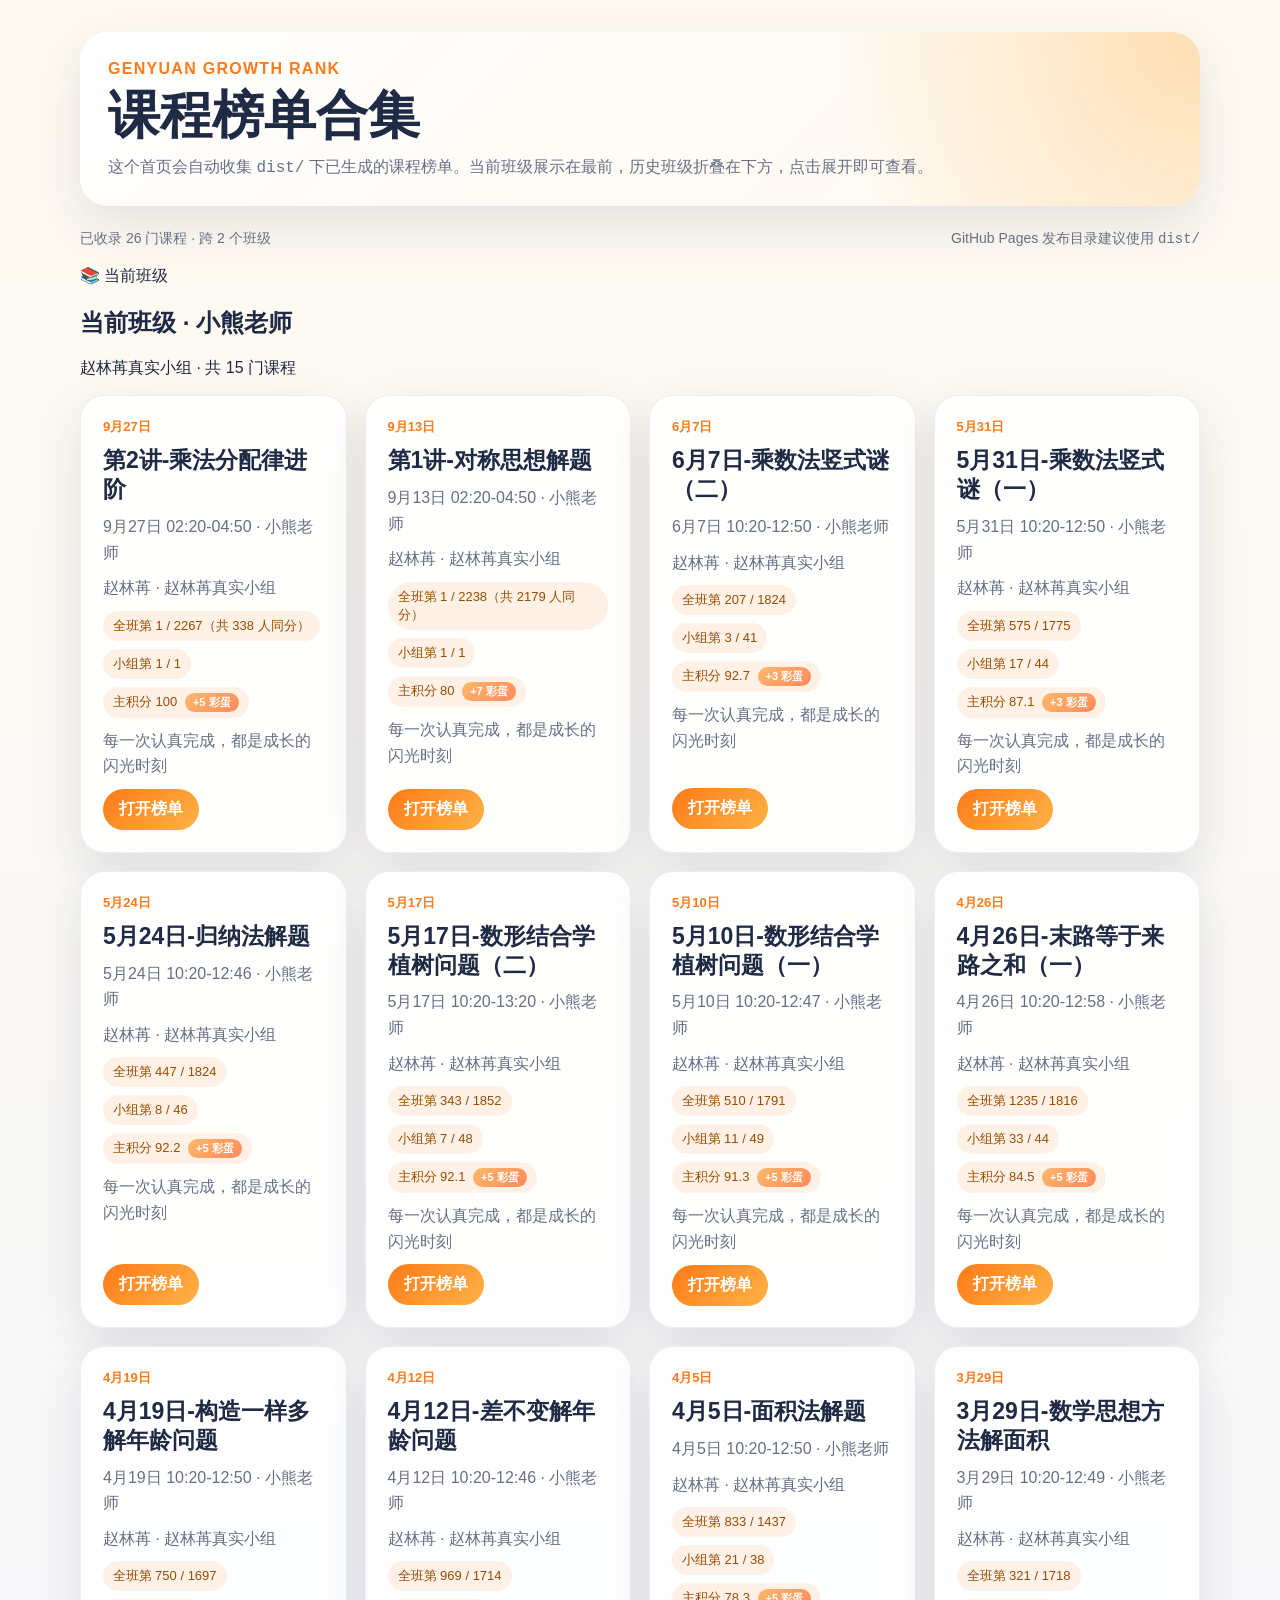
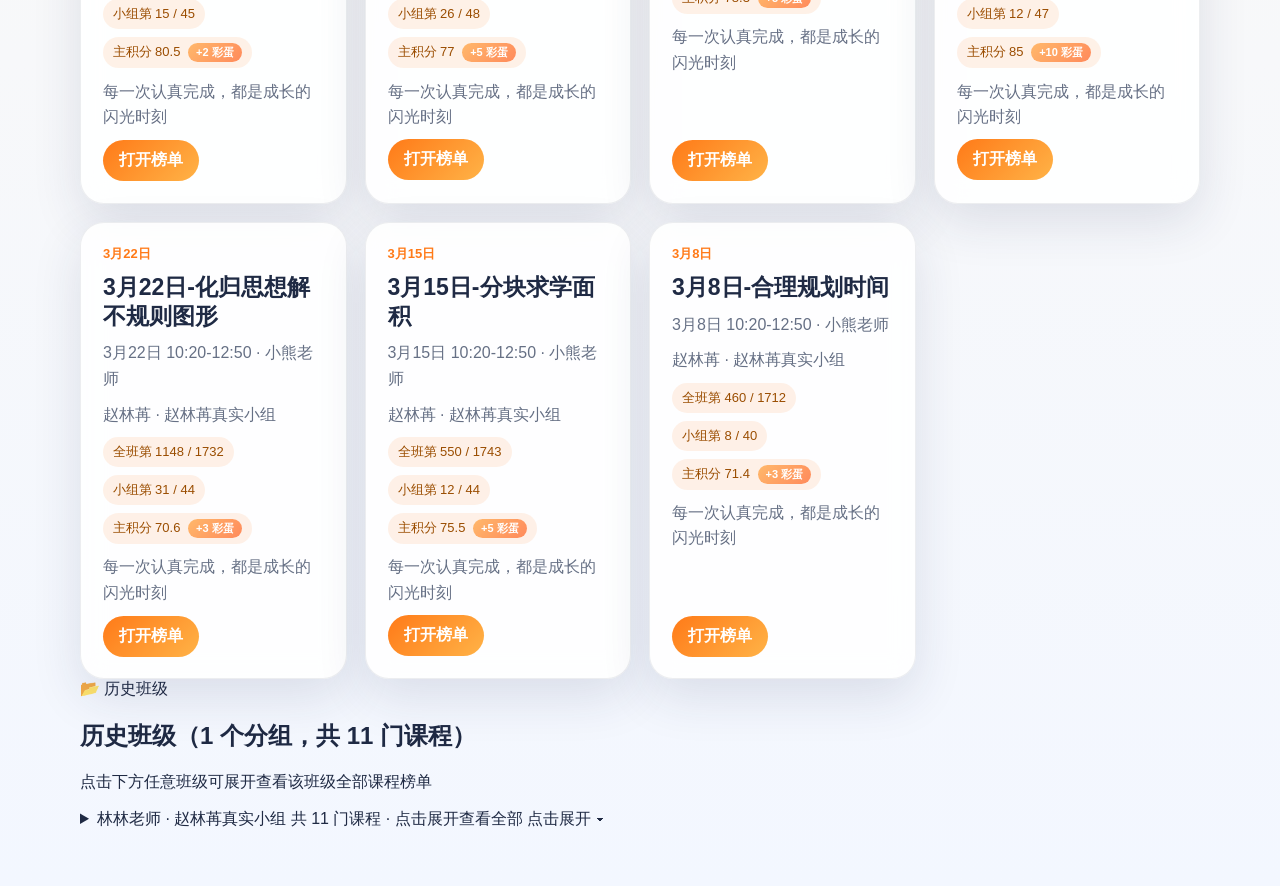
==== index.html @ 7275386b "Deploy dist" ====
<!DOCTYPE html>
<html lang="zh-CN">
  <head>
    <meta charset="UTF-8" />
    <meta name="viewport" content="width=device-width, initial-scale=1.0" />
    <title>课程榜单合集</title>
    <link rel="stylesheet" href="./assets/site-index.css" />
  </head>
  <body>
    <main class="shell">
      <section class="hero">
        <p class="eyebrow">GENYUAN GROWTH RANK</p>
        <h1>课程榜单合集</h1>
        <p class="summary">这个首页会自动收集 <code>dist/</code> 下已生成的课程榜单。当前班级展示在最前，历史班级折叠在下方，点击展开即可查看。</p>
      </section>
      <section class="toolbar">
        <span>已收录 26 门课程 · 跨 2 个班级</span>
        <span>GitHub Pages 发布目录建议使用 <code>dist/</code></span>
      </section>
      
      <section class="class-group class-group-current">
        <header class="class-group-head">
          <span class="class-group-tag">📚 当前班级</span>
          <h2>当前班级 · 小熊老师</h2>
          <p>赵林苒真实小组 · 共 15 门课程</p>
        </header>
        <section class="grid">
        <article class="course-card">
          <p class="course-date">9月27日</p>
          <h2>第2讲-乘法分配律进阶</h2>
          <p class="course-meta">9月27日 02:20-04:50 · 小熊老师</p>
          <p class="course-meta">赵林苒 · 赵林苒真实小组</p>
          <div class="course-stats">
            <span>全班第 1 / 2267（共 338 人同分）</span>
            <span>小组第 1 / 1</span>
            <span>主积分 100 <span class="bonus-tag">+5 彩蛋</span></span>
          </div>
          <p class="course-message">每一次认真完成，都是成长的闪光时刻</p>
          <a class="course-link" href="./course-20260927-2026070616060318588281/h5-growth-rank/">打开榜单</a>
        </article>
    
        <article class="course-card">
          <p class="course-date">9月13日</p>
          <h2>第1讲-对称思想解题</h2>
          <p class="course-meta">9月13日 02:20-04:50 · 小熊老师</p>
          <p class="course-meta">赵林苒 · 赵林苒真实小组</p>
          <div class="course-stats">
            <span>全班第 1 / 2238（共 2179 人同分）</span>
            <span>小组第 1 / 1</span>
            <span>主积分 80 <span class="bonus-tag">+7 彩蛋</span></span>
          </div>
          <p class="course-message">每一次认真完成，都是成长的闪光时刻</p>
          <a class="course-link" href="./course-20260913-2026070616060318158276/h5-growth-rank/">打开榜单</a>
        </article>
    
        <article class="course-card">
          <p class="course-date">6月7日</p>
          <h2>6月7日-乘数法竖式谜（二）</h2>
          <p class="course-meta">6月7日 10:20-12:50 · 小熊老师</p>
          <p class="course-meta">赵林苒 · 赵林苒真实小组</p>
          <div class="course-stats">
            <span>全班第 207 / 1824</span>
            <span>小组第 3 / 41</span>
            <span>主积分 92.7 <span class="bonus-tag">+3 彩蛋</span></span>
          </div>
          <p class="course-message">每一次认真完成，都是成长的闪光时刻</p>
          <a class="course-link" href="./course-20260607-2026012817050305691821/h5-growth-rank/">打开榜单</a>
        </article>
    
        <article class="course-card">
          <p class="course-date">5月31日</p>
          <h2>5月31日-乘数法竖式谜（一）</h2>
          <p class="course-meta">5月31日 10:20-12:50 · 小熊老师</p>
          <p class="course-meta">赵林苒 · 赵林苒真实小组</p>
          <div class="course-stats">
            <span>全班第 575 / 1775</span>
            <span>小组第 17 / 44</span>
            <span>主积分 87.1 <span class="bonus-tag">+3 彩蛋</span></span>
          </div>
          <p class="course-message">每一次认真完成，都是成长的闪光时刻</p>
          <a class="course-link" href="./course-20260531-2026012817050305252432/h5-growth-rank/">打开榜单</a>
        </article>
    
        <article class="course-card">
          <p class="course-date">5月24日</p>
          <h2>5月24日-归纳法解题</h2>
          <p class="course-meta">5月24日 10:20-12:46 · 小熊老师</p>
          <p class="course-meta">赵林苒 · 赵林苒真实小组</p>
          <div class="course-stats">
            <span>全班第 447 / 1824</span>
            <span>小组第 8 / 46</span>
            <span>主积分 92.2 <span class="bonus-tag">+5 彩蛋</span></span>
          </div>
          <p class="course-message">每一次认真完成，都是成长的闪光时刻</p>
          <a class="course-link" href="./course-20260524-2026012817050305816858/h5-growth-rank/">打开榜单</a>
        </article>
    
        <article class="course-card">
          <p class="course-date">5月17日</p>
          <h2>5月17日-数形结合学植树问题（二）</h2>
          <p class="course-meta">5月17日 10:20-13:20 · 小熊老师</p>
          <p class="course-meta">赵林苒 · 赵林苒真实小组</p>
          <div class="course-stats">
            <span>全班第 343 / 1852</span>
            <span>小组第 7 / 48</span>
            <span>主积分 92.1 <span class="bonus-tag">+5 彩蛋</span></span>
          </div>
          <p class="course-message">每一次认真完成，都是成长的闪光时刻</p>
          <a class="course-link" href="./course-20260517-2026012817050305606591/h5-growth-rank/">打开榜单</a>
        </article>
    
        <article class="course-card">
          <p class="course-date">5月10日</p>
          <h2>5月10日-数形结合学植树问题（一）</h2>
          <p class="course-meta">5月10日 10:20-12:47 · 小熊老师</p>
          <p class="course-meta">赵林苒 · 赵林苒真实小组</p>
          <div class="course-stats">
            <span>全班第 510 / 1791</span>
            <span>小组第 11 / 49</span>
            <span>主积分 91.3 <span class="bonus-tag">+5 彩蛋</span></span>
          </div>
          <p class="course-message">每一次认真完成，都是成长的闪光时刻</p>
          <a class="course-link" href="./course-20260510-2026012817050305069810/h5-growth-rank/">打开榜单</a>
        </article>
    
        <article class="course-card">
          <p class="course-date">4月26日</p>
          <h2>4月26日-末路等于来路之和（一）</h2>
          <p class="course-meta">4月26日 10:20-12:58 · 小熊老师</p>
          <p class="course-meta">赵林苒 · 赵林苒真实小组</p>
          <div class="course-stats">
            <span>全班第 1235 / 1816</span>
            <span>小组第 33 / 44</span>
            <span>主积分 84.5 <span class="bonus-tag">+5 彩蛋</span></span>
          </div>
          <p class="course-message">每一次认真完成，都是成长的闪光时刻</p>
          <a class="course-link" href="./course-20260426-2026012817050305122765/h5-growth-rank/">打开榜单</a>
        </article>
    
        <article class="course-card">
          <p class="course-date">4月19日</p>
          <h2>4月19日-构造一样多解年龄问题</h2>
          <p class="course-meta">4月19日 10:20-12:50 · 小熊老师</p>
          <p class="course-meta">赵林苒 · 赵林苒真实小组</p>
          <div class="course-stats">
            <span>全班第 750 / 1697</span>
            <span>小组第 15 / 45</span>
            <span>主积分 80.5 <span class="bonus-tag">+2 彩蛋</span></span>
          </div>
          <p class="course-message">每一次认真完成，都是成长的闪光时刻</p>
          <a class="course-link" href="./course-20260419-2026012817050305322386/h5-growth-rank/">打开榜单</a>
        </article>
    
        <article class="course-card">
          <p class="course-date">4月12日</p>
          <h2>4月12日-差不变解年龄问题</h2>
          <p class="course-meta">4月12日 10:20-12:46 · 小熊老师</p>
          <p class="course-meta">赵林苒 · 赵林苒真实小组</p>
          <div class="course-stats">
            <span>全班第 969 / 1714</span>
            <span>小组第 26 / 48</span>
            <span>主积分 77 <span class="bonus-tag">+5 彩蛋</span></span>
          </div>
          <p class="course-message">每一次认真完成，都是成长的闪光时刻</p>
          <a class="course-link" href="./course-20260412-2026012817050305019921/h5-growth-rank/">打开榜单</a>
        </article>
    
        <article class="course-card">
          <p class="course-date">4月5日</p>
          <h2>4月5日-面积法解题</h2>
          <p class="course-meta">4月5日 10:20-12:50 · 小熊老师</p>
          <p class="course-meta">赵林苒 · 赵林苒真实小组</p>
          <div class="course-stats">
            <span>全班第 833 / 1437</span>
            <span>小组第 21 / 38</span>
            <span>主积分 78.3 <span class="bonus-tag">+5 彩蛋</span></span>
          </div>
          <p class="course-message">每一次认真完成，都是成长的闪光时刻</p>
          <a class="course-link" href="./course-20260405-2026012817050305535899/h5-growth-rank/">打开榜单</a>
        </article>
    
        <article class="course-card">
          <p class="course-date">3月29日</p>
          <h2>3月29日-数学思想方法解面积</h2>
          <p class="course-meta">3月29日 10:20-12:49 · 小熊老师</p>
          <p class="course-meta">赵林苒 · 赵林苒真实小组</p>
          <div class="course-stats">
            <span>全班第 321 / 1718</span>
            <span>小组第 12 / 47</span>
            <span>主积分 85 <span class="bonus-tag">+10 彩蛋</span></span>
          </div>
          <p class="course-message">每一次认真完成，都是成长的闪光时刻</p>
          <a class="course-link" href="./course-20260329-2026012817050305844771/h5-growth-rank/">打开榜单</a>
        </article>
    
        <article class="course-card">
          <p class="course-date">3月22日</p>
          <h2>3月22日-化归思想解不规则图形</h2>
          <p class="course-meta">3月22日 10:20-12:50 · 小熊老师</p>
          <p class="course-meta">赵林苒 · 赵林苒真实小组</p>
          <div class="course-stats">
            <span>全班第 1148 / 1732</span>
            <span>小组第 31 / 44</span>
            <span>主积分 70.6 <span class="bonus-tag">+3 彩蛋</span></span>
          </div>
          <p class="course-message">每一次认真完成，都是成长的闪光时刻</p>
          <a class="course-link" href="./course-20260322-2026012817050305407206/h5-growth-rank/">打开榜单</a>
        </article>
    
        <article class="course-card">
          <p class="course-date">3月15日</p>
          <h2>3月15日-分块求学面积</h2>
          <p class="course-meta">3月15日 10:20-12:50 · 小熊老师</p>
          <p class="course-meta">赵林苒 · 赵林苒真实小组</p>
          <div class="course-stats">
            <span>全班第 550 / 1743</span>
            <span>小组第 12 / 44</span>
            <span>主积分 75.5 <span class="bonus-tag">+5 彩蛋</span></span>
          </div>
          <p class="course-message">每一次认真完成，都是成长的闪光时刻</p>
          <a class="course-link" href="./course-20260315-2026012817050305024135/h5-growth-rank/">打开榜单</a>
        </article>
    
        <article class="course-card">
          <p class="course-date">3月8日</p>
          <h2>3月8日-合理规划时间</h2>
          <p class="course-meta">3月8日 10:20-12:50 · 小熊老师</p>
          <p class="course-meta">赵林苒 · 赵林苒真实小组</p>
          <div class="course-stats">
            <span>全班第 460 / 1712</span>
            <span>小组第 8 / 40</span>
            <span>主积分 71.4 <span class="bonus-tag">+3 彩蛋</span></span>
          </div>
          <p class="course-message">每一次认真完成，都是成长的闪光时刻</p>
          <a class="course-link" href="./course-20260308-2026012817050305277988/h5-growth-rank/">打开榜单</a>
        </article>
    </section>
      </section>
    
        <section class="class-group class-group-history-stack">
          <header class="class-group-head class-group-history-head">
            <span class="class-group-tag">📂 历史班级</span>
            <h2>历史班级（1 个分组，共 11 门课程）</h2>
            <p>点击下方任意班级可展开查看该班级全部课程榜单</p>
          </header>
          
        <details class="class-group class-group-history">
          <summary>
            <span class="class-group-title">林林老师 · 赵林苒真实小组</span>
            <span class="class-group-sub">共 11 门课程 · 点击展开查看全部</span>
            <span class="class-group-toggle">点击展开 ▾</span>
          </summary>
          <div class="class-group-body">
            <section class="grid">
        <article class="course-card">
          <p class="course-date">8月19日</p>
          <h2>第12讲-不完全归纳法解规律问题</h2>
          <p class="course-meta">8月19日 10:30-13:17 · 林林老师</p>
          <p class="course-meta">赵林苒 · 赵林苒真实小组</p>
          <div class="course-stats">
            <span>全班第 1032 / 1794（共 114 人同分）</span>
            <span>小组第 9 / 24</span>
            <span>主积分 93 <span class="bonus-tag">+7 彩蛋</span></span>
          </div>
          <p class="course-message">每一次认真完成，都是成长的闪光时刻</p>
          <a class="course-link" href="./course-20260819-2026050910210339334550/h5-growth-rank/">打开榜单</a>
        </article>
    
        <article class="course-card">
          <p class="course-date">8月18日</p>
          <h2>第11讲-有序无序解计数问题</h2>
          <p class="course-meta">8月18日 10:30-13:00 · 林林老师</p>
          <p class="course-meta">赵林苒 · 赵林苒真实小组</p>
          <div class="course-stats">
            <span>全班第 1305 / 1804（共 197 人同分）</span>
            <span>小组第 15 / 24（共 3 人同分）</span>
            <span>主积分 90 <span class="bonus-tag">+5 彩蛋</span></span>
          </div>
          <p class="course-message">每一次认真完成，都是成长的闪光时刻</p>
          <a class="course-link" href="./course-20260818-2026050910210339171548/h5-growth-rank/">打开榜单</a>
        </article>
    
        <article class="course-card">
          <p class="course-date">8月17日</p>
          <h2>第10讲-乘法意义解计数问题</h2>
          <p class="course-meta">8月17日 10:30-13:00 · 林林老师</p>
          <p class="course-meta">赵林苒 · 赵林苒真实小组</p>
          <div class="course-stats">
            <span>全班第 1 / 1792（共 1034 人同分）</span>
            <span>小组第 1 / 23（共 13 人同分）</span>
            <span>主积分 100 <span class="bonus-tag">+5 彩蛋</span></span>
          </div>
          <p class="course-message">每一次认真完成，都是成长的闪光时刻</p>
          <a class="course-link" href="./course-20260817-2026050910210339728355/h5-growth-rank/">打开榜单</a>
        </article>
    
        <article class="course-card">
          <p class="course-date">8月14日</p>
          <h2>第8讲-线</h2>
          <p class="course-meta">8月14日 10:30-13:00 · 林林老师</p>
          <p class="course-meta">赵林苒 · 赵林苒真实小组</p>
          <div class="course-stats">
            <span>全班第 873 / 1781（共 422 人同分）</span>
            <span>小组第 11 / 24（共 7 人同分）</span>
            <span>主积分 93.3 <span class="bonus-tag">+7 彩蛋</span></span>
          </div>
          <p class="course-message">每一次认真完成，都是成长的闪光时刻</p>
          <a class="course-link" href="./course-20260814-2026050910210339496812/h5-growth-rank/">打开榜单</a>
        </article>
    
        <article class="course-card">
          <p class="course-date">8月13日</p>
          <h2>第7讲-分组思想解数列综合</h2>
          <p class="course-meta">8月13日 10:30-13:00 · 林林老师</p>
          <p class="course-meta">赵林苒 · 赵林苒真实小组</p>
          <div class="course-stats">
            <span>全班第 1442 / 1849（共 321 人同分）</span>
            <span>小组第 15 / 27（共 9 人同分）</span>
            <span>主积分 80 <span class="bonus-tag">+7 彩蛋</span></span>
          </div>
          <p class="course-message">每一次认真完成，都是成长的闪光时刻</p>
          <a class="course-link" href="./course-20260813-2026050910210339455546/h5-growth-rank/">打开榜单</a>
        </article>
    
        <article class="course-card">
          <p class="course-date">8月11日</p>
          <h2>第6讲-倒序相加解数列求和</h2>
          <p class="course-meta">8月11日 10:30-12:59 · 林林老师</p>
          <p class="course-meta">赵林苒 · 赵林苒真实小组</p>
          <div class="course-stats">
            <span>全班第 1 / 1863（共 815 人同分）</span>
            <span>小组第 1 / 26（共 5 人同分）</span>
            <span>主积分 100 <span class="bonus-tag">+10 彩蛋</span></span>
          </div>
          <p class="course-message">每一次认真完成，都是成长的闪光时刻</p>
          <a class="course-link" href="./course-20260811-2026050910210339992981/h5-growth-rank/">打开榜单</a>
        </article>
    
        <article class="course-card">
          <p class="course-date">8月10日</p>
          <h2>第5讲-数形结合解等差数列</h2>
          <p class="course-meta">8月10日 10:30-13:00 · 林林老师</p>
          <p class="course-meta">赵林苒 · 赵林苒真实小组</p>
          <div class="course-stats">
            <span>全班第 1 / 1893（共 805 人同分）</span>
            <span>小组第 1 / 26（共 6 人同分）</span>
            <span>主积分 100 <span class="bonus-tag">+7 彩蛋</span></span>
          </div>
          <p class="course-message">每一次认真完成，都是成长的闪光时刻</p>
          <a class="course-link" href="./course-20260810-2026050910210339659446/h5-growth-rank/">打开榜单</a>
        </article>
    
        <article class="course-card">
          <p class="course-date">8月9日</p>
          <h2>第4讲-倒推还原解错中求解（二）</h2>
          <p class="course-meta">8月9日 10:30-13:00 · 林林老师</p>
          <p class="course-meta">赵林苒 · 赵林苒真实小组</p>
          <div class="course-stats">
            <span>全班第 588 / 1818（共 659 人同分）</span>
            <span>小组第 6 / 23（共 9 人同分）</span>
            <span>主积分 93.3 <span class="bonus-tag">+10 彩蛋</span></span>
          </div>
          <p class="course-message">每一次认真完成，都是成长的闪光时刻</p>
          <a class="course-link" href="./course-20260809-2026050910210339227336/h5-growth-rank/">打开榜单</a>
        </article>
    
        <article class="course-card">
          <p class="course-date">8月7日</p>
          <h2>第3讲-倒推还原解错中求解（一）</h2>
          <p class="course-meta">8月7日 10:30-13:00 · 林林老师</p>
          <p class="course-meta">赵林苒 · 赵林苒真实小组</p>
          <div class="course-stats">
            <span>全班第 1 / 1789（共 1064 人同分）</span>
            <span>小组第 1 / 25（共 6 人同分）</span>
            <span>主积分 100 <span class="bonus-tag">+7 彩蛋</span></span>
          </div>
          <p class="course-message">每一次认真完成，都是成长的闪光时刻</p>
          <a class="course-link" href="./course-20260807-2026050910210339639787/h5-growth-rank/">打开榜单</a>
        </article>
    
        <article class="course-card">
          <p class="course-date">8月6日</p>
          <h2>第2讲-还原问题</h2>
          <p class="course-meta">8月6日 10:30-13:00 · 林林老师</p>
          <p class="course-meta">赵林苒 · 赵林苒真实小组</p>
          <div class="course-stats">
            <span>全班第 1 / 1853（共 582 人同分）</span>
            <span>小组第 1 / 26（共 9 人同分）</span>
            <span>主积分 100 <span class="bonus-tag">+7 彩蛋</span></span>
          </div>
          <p class="course-message">每一次认真完成，都是成长的闪光时刻</p>
          <a class="course-link" href="./course-20260806-2026050910210339449620/h5-growth-rank/">打开榜单</a>
        </article>
    
        <article class="course-card">
          <p class="course-date">8月5日</p>
          <h2>第1讲-借来还去与等量代换</h2>
          <p class="course-meta">8月5日 10:30-13:00 · 林林老师</p>
          <p class="course-meta">赵林苒 · 赵林苒真实小组</p>
          <div class="course-stats">
            <span>全班第 1 / 1854（共 1738 人同分）</span>
            <span>小组第 1 / 27（共 25 人同分）</span>
            <span>主积分 80 <span class="bonus-tag">+10 彩蛋</span></span>
          </div>
          <p class="course-message">每一次认真完成，都是成长的闪光时刻</p>
          <a class="course-link" href="./course-20260805-2026050910210339629936/h5-growth-rank/">打开榜单</a>
        </article>
    </section>
          </div>
        </details>
      
        </section>
      
    </main>
  </body>
</html>
---- assets/site-index.css ----
:root {
  color-scheme: light;
  --bg: linear-gradient(180deg, #fffaf0 0%, #f3f7ff 100%);
  --panel: rgba(255, 255, 255, 0.88);
  --text: #1f2a44;
  --muted: #667085;
  --line: rgba(31, 42, 68, 0.08);
  --accent: #ff7a18;
  --accent-2: #ffb347;
  --shadow: 0 18px 50px rgba(34, 44, 84, 0.12);
}

* {
  box-sizing: border-box;
}

body {
  margin: 0;
  font-family: "PingFang SC", "Hiragino Sans GB", "Microsoft YaHei", sans-serif;
  color: var(--text);
  background: var(--bg);
}

.shell {
  width: min(1120px, calc(100vw - 32px));
  margin: 0 auto;
  padding: 32px 0 56px;
}

.hero {
  padding: 28px;
  border-radius: 28px;
  background:
    radial-gradient(circle at top right, rgba(255, 179, 71, 0.36), transparent 32%),
    linear-gradient(135deg, rgba(255, 255, 255, 0.94), rgba(255, 247, 237, 0.92));
  box-shadow: var(--shadow);
}

.eyebrow {
  margin: 0 0 10px;
  color: var(--accent);
  font-weight: 700;
  letter-spacing: 0.08em;
}

h1 {
  margin: 0;
  font-size: clamp(30px, 5vw, 52px);
  line-height: 1.05;
}

.summary {
  margin: 14px 0 0;
  color: var(--muted);
  font-size: 16px;
}

.toolbar {
  display: flex;
  justify-content: space-between;
  gap: 16px;
  margin: 24px 0 18px;
  color: var(--muted);
  font-size: 14px;
}

.grid {
  display: grid;
  grid-template-columns: repeat(auto-fit, minmax(260px, 1fr));
  gap: 18px;
}

.course-card {
  display: flex;
  flex-direction: column;
  gap: 10px;
  padding: 22px;
  border: 1px solid var(--line);
  border-radius: 24px;
  background: var(--panel);
  backdrop-filter: blur(12px);
  box-shadow: var(--shadow);
}

.course-date {
  margin: 0;
  color: var(--accent);
  font-size: 13px;
  font-weight: 700;
}

.course-card h2 {
  margin: 0;
  font-size: 23px;
  line-height: 1.25;
}

.course-meta,
.course-message {
  margin: 0;
  color: var(--muted);
  line-height: 1.6;
}

.course-stats {
  display: flex;
  flex-wrap: wrap;
  gap: 8px;
}

.course-stats span {
  padding: 6px 10px;
  border-radius: 999px;
  background: rgba(255, 122, 24, 0.1);
  color: #9a4d00;
  font-size: 13px;
}

.course-stats .bonus-tag {
  display: inline-block;
  margin-left: 4px;
  padding: 2px 8px;
  border-radius: 999px;
  background: linear-gradient(135deg, #ffb86b, #ff8a5b);
  color: #fff;
  font-size: 11px;
  font-weight: 600;
}

.course-link {
  width: fit-content;
  margin-top: auto;
  padding: 10px 16px;
  border-radius: 999px;
  background: linear-gradient(135deg, var(--accent), var(--accent-2));
  color: white;
  text-decoration: none;
  font-weight: 700;
}

.empty {
  padding: 28px;
  border: 1px dashed var(--line);
  border-radius: 24px;
  color: var(--muted);
  background: rgba(255, 255, 255, 0.7);
}

@media (max-width: 640px) {
  .shell {
    width: min(100vw - 20px, 1120px);
    padding-top: 20px;
  }

  .hero {
    padding: 22px;
    border-radius: 22px;
  }

  .toolbar {
    flex-direction: column;
    margin-top: 18px;
  }
}
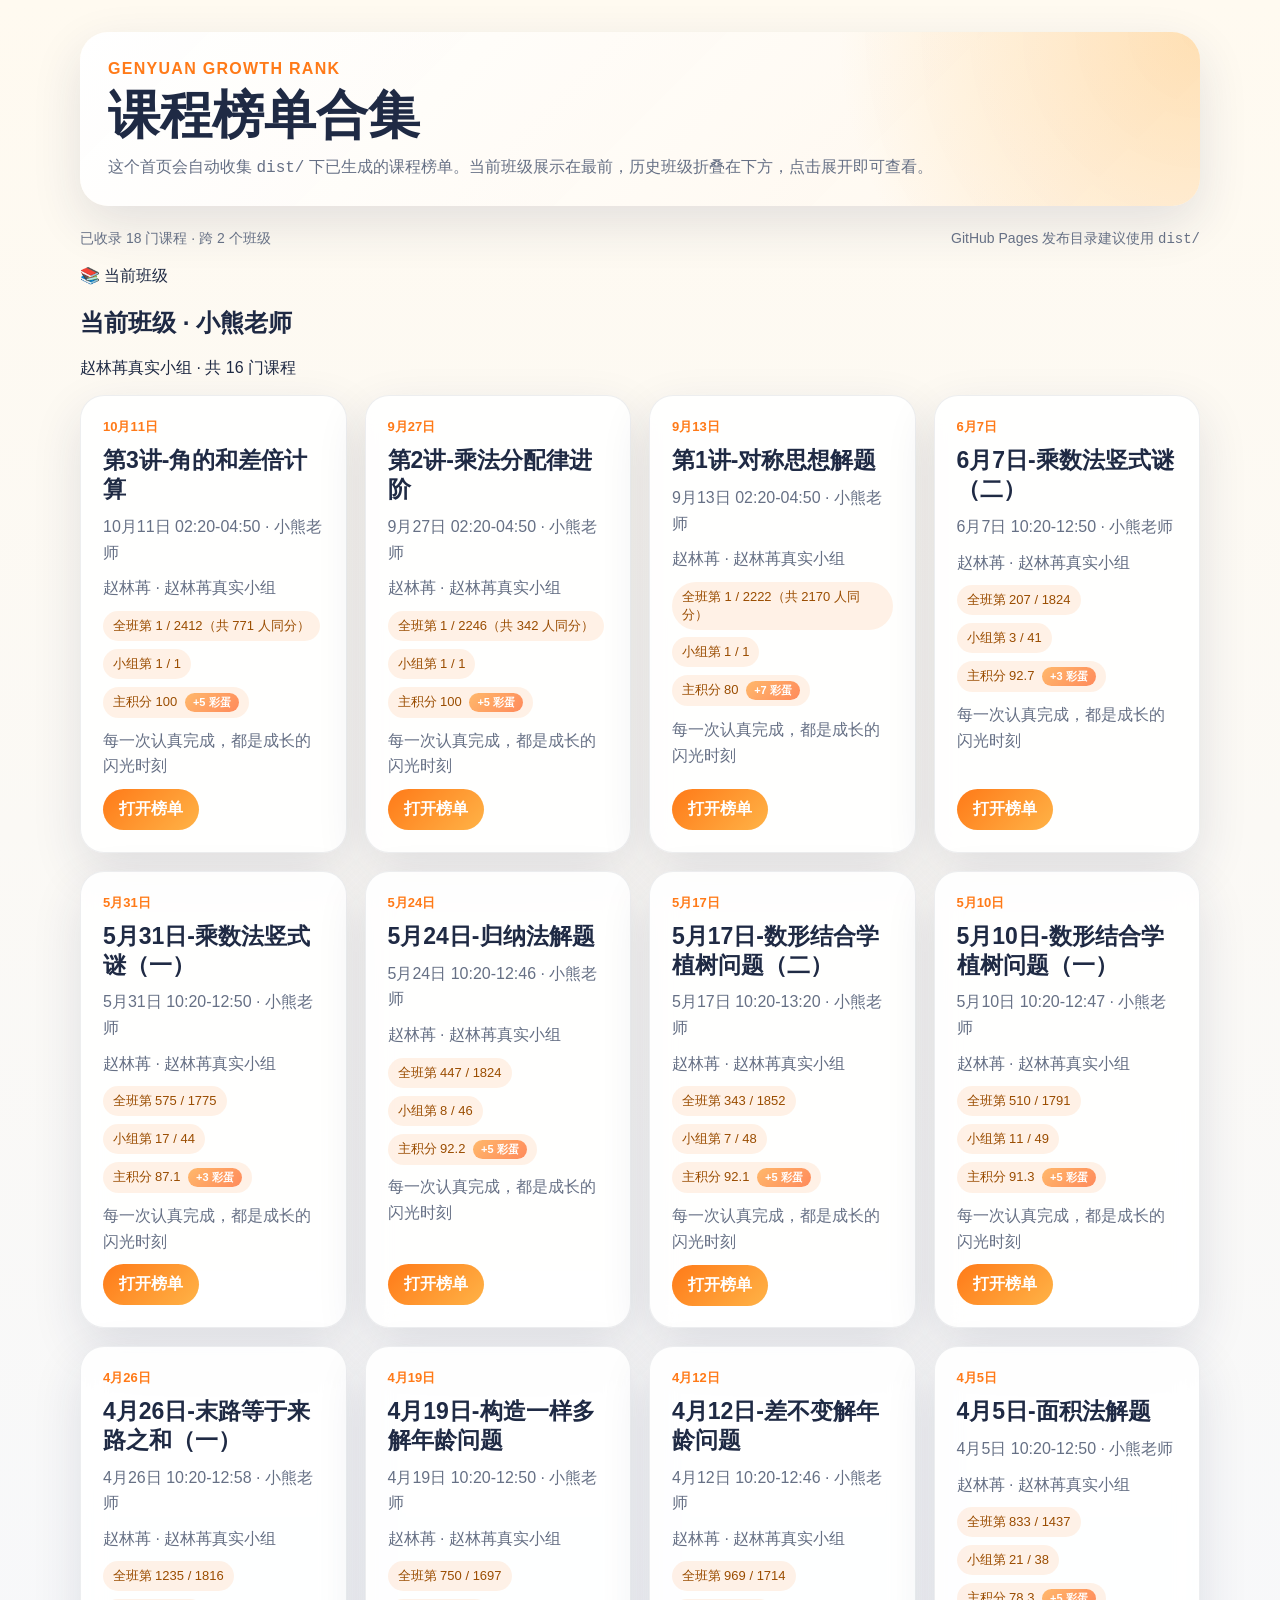
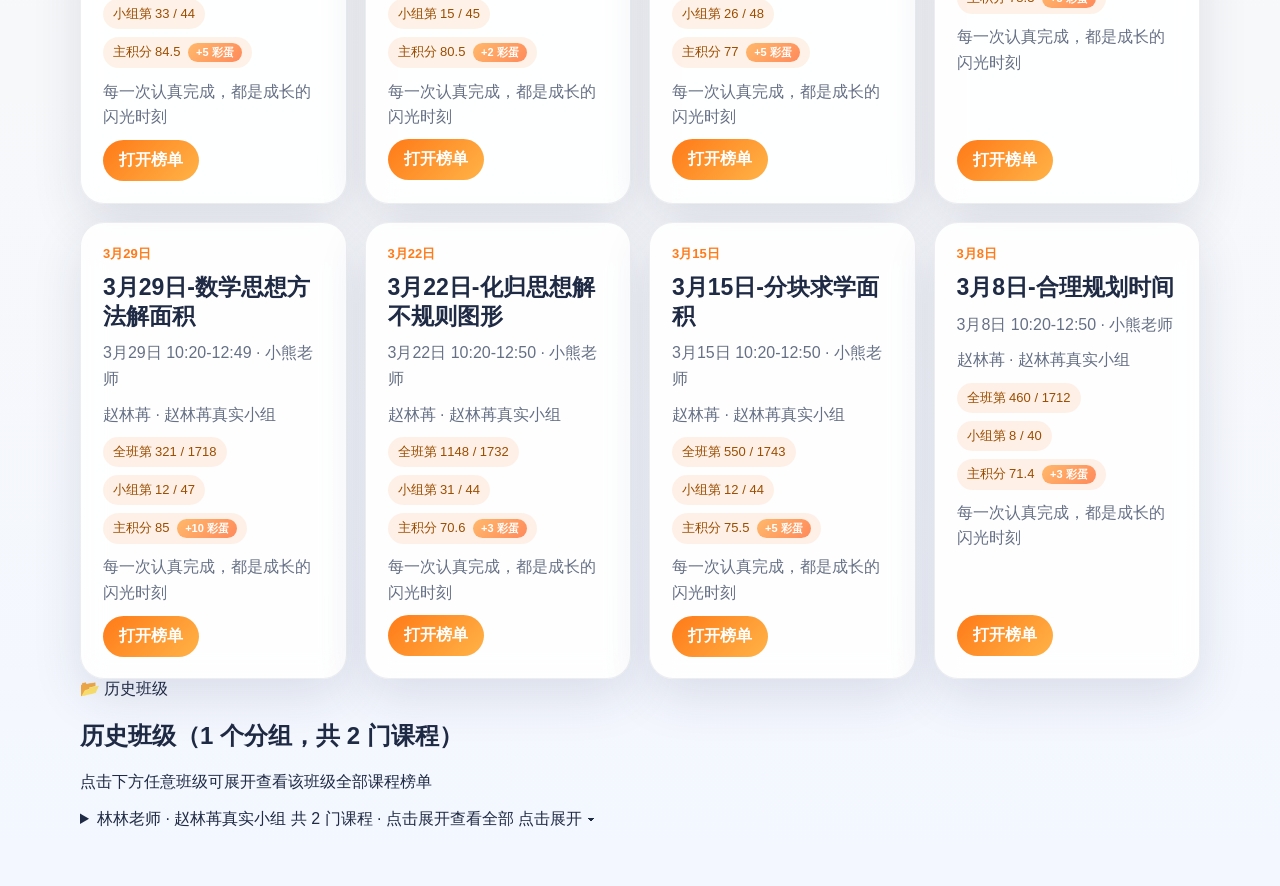
==== commit 5c3019dc: "Deploy dist" ====
--- a/index.html
+++ b/index.html
@@ -14,7 +14,7 @@
         <p class="summary">这个首页会自动收集 <code>dist/</code> 下已生成的课程榜单。当前班级展示在最前，历史班级折叠在下方，点击展开即可查看。</p>
       </section>
       <section class="toolbar">
-        <span>已收录 26 门课程 · 跨 2 个班级</span>
+        <span>已收录 18 门课程 · 跨 2 个班级</span>
         <span>GitHub Pages 发布目录建议使用 <code>dist/</code></span>
       </section>
       
@@ -22,16 +22,30 @@
         <header class="class-group-head">
           <span class="class-group-tag">📚 当前班级</span>
           <h2>当前班级 · 小熊老师</h2>
-          <p>赵林苒真实小组 · 共 15 门课程</p>
+          <p>赵林苒真实小组 · 共 16 门课程</p>
         </header>
         <section class="grid">
+        <article class="course-card">
+          <p class="course-date">10月11日</p>
+          <h2>第3讲-角的和差倍计算</h2>
+          <p class="course-meta">10月11日 02:20-04:50 · 小熊老师</p>
+          <p class="course-meta">赵林苒 · 赵林苒真实小组</p>
+          <div class="course-stats">
+            <span>全班第 1 / 2412（共 771 人同分）</span>
+            <span>小组第 1 / 1</span>
+            <span>主积分 100 <span class="bonus-tag">+5 彩蛋</span></span>
+          </div>
+          <p class="course-message">每一次认真完成，都是成长的闪光时刻</p>
+          <a class="course-link" href="./course-20261011-2026070616060318756526/h5-growth-rank/">打开榜单</a>
+        </article>
+    
         <article class="course-card">
           <p class="course-date">9月27日</p>
           <h2>第2讲-乘法分配律进阶</h2>
           <p class="course-meta">9月27日 02:20-04:50 · 小熊老师</p>
           <p class="course-meta">赵林苒 · 赵林苒真实小组</p>
           <div class="course-stats">
-            <span>全班第 1 / 2267（共 338 人同分）</span>
+            <span>全班第 1 / 2246（共 342 人同分）</span>
             <span>小组第 1 / 1</span>
             <span>主积分 100 <span class="bonus-tag">+5 彩蛋</span></span>
           </div>
@@ -45,7 +59,7 @@
           <p class="course-meta">9月13日 02:20-04:50 · 小熊老师</p>
           <p class="course-meta">赵林苒 · 赵林苒真实小组</p>
           <div class="course-stats">
-            <span>全班第 1 / 2238（共 2179 人同分）</span>
+            <span>全班第 1 / 2222（共 2170 人同分）</span>
             <span>小组第 1 / 1</span>
             <span>主积分 80 <span class="bonus-tag">+7 彩蛋</span></span>
           </div>
@@ -240,153 +254,27 @@
         <section class="class-group class-group-history-stack">
           <header class="class-group-head class-group-history-head">
             <span class="class-group-tag">📂 历史班级</span>
-            <h2>历史班级（1 个分组，共 11 门课程）</h2>
+            <h2>历史班级（1 个分组，共 2 门课程）</h2>
             <p>点击下方任意班级可展开查看该班级全部课程榜单</p>
           </header>
           
         <details class="class-group class-group-history">
           <summary>
             <span class="class-group-title">林林老师 · 赵林苒真实小组</span>
-            <span class="class-group-sub">共 11 门课程 · 点击展开查看全部</span>
+            <span class="class-group-sub">共 2 门课程 · 点击展开查看全部</span>
             <span class="class-group-toggle">点击展开 ▾</span>
           </summary>
           <div class="class-group-body">
             <section class="grid">
         <article class="course-card">
-          <p class="course-date">8月19日</p>
-          <h2>第12讲-不完全归纳法解规律问题</h2>
-          <p class="course-meta">8月19日 10:30-13:17 · 林林老师</p>
-          <p class="course-meta">赵林苒 · 赵林苒真实小组</p>
-          <div class="course-stats">
-            <span>全班第 1032 / 1794（共 114 人同分）</span>
-            <span>小组第 9 / 24</span>
-            <span>主积分 93 <span class="bonus-tag">+7 彩蛋</span></span>
-          </div>
-          <p class="course-message">每一次认真完成，都是成长的闪光时刻</p>
-          <a class="course-link" href="./course-20260819-2026050910210339334550/h5-growth-rank/">打开榜单</a>
-        </article>
-    
-        <article class="course-card">
-          <p class="course-date">8月18日</p>
-          <h2>第11讲-有序无序解计数问题</h2>
-          <p class="course-meta">8月18日 10:30-13:00 · 林林老师</p>
-          <p class="course-meta">赵林苒 · 赵林苒真实小组</p>
-          <div class="course-stats">
-            <span>全班第 1305 / 1804（共 197 人同分）</span>
-            <span>小组第 15 / 24（共 3 人同分）</span>
-            <span>主积分 90 <span class="bonus-tag">+5 彩蛋</span></span>
-          </div>
-          <p class="course-message">每一次认真完成，都是成长的闪光时刻</p>
-          <a class="course-link" href="./course-20260818-2026050910210339171548/h5-growth-rank/">打开榜单</a>
-        </article>
-    
-        <article class="course-card">
-          <p class="course-date">8月17日</p>
-          <h2>第10讲-乘法意义解计数问题</h2>
-          <p class="course-meta">8月17日 10:30-13:00 · 林林老师</p>
-          <p class="course-meta">赵林苒 · 赵林苒真实小组</p>
-          <div class="course-stats">
-            <span>全班第 1 / 1792（共 1034 人同分）</span>
-            <span>小组第 1 / 23（共 13 人同分）</span>
-            <span>主积分 100 <span class="bonus-tag">+5 彩蛋</span></span>
-          </div>
-          <p class="course-message">每一次认真完成，都是成长的闪光时刻</p>
-          <a class="course-link" href="./course-20260817-2026050910210339728355/h5-growth-rank/">打开榜单</a>
-        </article>
-    
-        <article class="course-card">
-          <p class="course-date">8月14日</p>
-          <h2>第8讲-线</h2>
-          <p class="course-meta">8月14日 10:30-13:00 · 林林老师</p>
-          <p class="course-meta">赵林苒 · 赵林苒真实小组</p>
-          <div class="course-stats">
-            <span>全班第 873 / 1781（共 422 人同分）</span>
-            <span>小组第 11 / 24（共 7 人同分）</span>
-            <span>主积分 93.3 <span class="bonus-tag">+7 彩蛋</span></span>
-          </div>
-          <p class="course-message">每一次认真完成，都是成长的闪光时刻</p>
-          <a class="course-link" href="./course-20260814-2026050910210339496812/h5-growth-rank/">打开榜单</a>
-        </article>
-    
-        <article class="course-card">
-          <p class="course-date">8月13日</p>
-          <h2>第7讲-分组思想解数列综合</h2>
-          <p class="course-meta">8月13日 10:30-13:00 · 林林老师</p>
-          <p class="course-meta">赵林苒 · 赵林苒真实小组</p>
-          <div class="course-stats">
-            <span>全班第 1442 / 1849（共 321 人同分）</span>
-            <span>小组第 15 / 27（共 9 人同分）</span>
-            <span>主积分 80 <span class="bonus-tag">+7 彩蛋</span></span>
-          </div>
-          <p class="course-message">每一次认真完成，都是成长的闪光时刻</p>
-          <a class="course-link" href="./course-20260813-2026050910210339455546/h5-growth-rank/">打开榜单</a>
-        </article>
-    
-        <article class="course-card">
-          <p class="course-date">8月11日</p>
-          <h2>第6讲-倒序相加解数列求和</h2>
-          <p class="course-meta">8月11日 10:30-12:59 · 林林老师</p>
-          <p class="course-meta">赵林苒 · 赵林苒真实小组</p>
-          <div class="course-stats">
-            <span>全班第 1 / 1863（共 815 人同分）</span>
-            <span>小组第 1 / 26（共 5 人同分）</span>
-            <span>主积分 100 <span class="bonus-tag">+10 彩蛋</span></span>
-          </div>
-          <p class="course-message">每一次认真完成，都是成长的闪光时刻</p>
-          <a class="course-link" href="./course-20260811-2026050910210339992981/h5-growth-rank/">打开榜单</a>
-        </article>
-    
-        <article class="course-card">
-          <p class="course-date">8月10日</p>
-          <h2>第5讲-数形结合解等差数列</h2>
-          <p class="course-meta">8月10日 10:30-13:00 · 林林老师</p>
-          <p class="course-meta">赵林苒 · 赵林苒真实小组</p>
-          <div class="course-stats">
-            <span>全班第 1 / 1893（共 805 人同分）</span>
-            <span>小组第 1 / 26（共 6 人同分）</span>
-            <span>主积分 100 <span class="bonus-tag">+7 彩蛋</span></span>
-          </div>
-          <p class="course-message">每一次认真完成，都是成长的闪光时刻</p>
-          <a class="course-link" href="./course-20260810-2026050910210339659446/h5-growth-rank/">打开榜单</a>
-        </article>
-    
-        <article class="course-card">
-          <p class="course-date">8月9日</p>
-          <h2>第4讲-倒推还原解错中求解（二）</h2>
-          <p class="course-meta">8月9日 10:30-13:00 · 林林老师</p>
-          <p class="course-meta">赵林苒 · 赵林苒真实小组</p>
-          <div class="course-stats">
-            <span>全班第 588 / 1818（共 659 人同分）</span>
-            <span>小组第 6 / 23（共 9 人同分）</span>
-            <span>主积分 93.3 <span class="bonus-tag">+10 彩蛋</span></span>
-          </div>
-          <p class="course-message">每一次认真完成，都是成长的闪光时刻</p>
-          <a class="course-link" href="./course-20260809-2026050910210339227336/h5-growth-rank/">打开榜单</a>
-        </article>
-    
-        <article class="course-card">
-          <p class="course-date">8月7日</p>
-          <h2>第3讲-倒推还原解错中求解（一）</h2>
-          <p class="course-meta">8月7日 10:30-13:00 · 林林老师</p>
-          <p class="course-meta">赵林苒 · 赵林苒真实小组</p>
-          <div class="course-stats">
-            <span>全班第 1 / 1789（共 1064 人同分）</span>
-            <span>小组第 1 / 25（共 6 人同分）</span>
-            <span>主积分 100 <span class="bonus-tag">+7 彩蛋</span></span>
-          </div>
-          <p class="course-message">每一次认真完成，都是成长的闪光时刻</p>
-          <a class="course-link" href="./course-20260807-2026050910210339639787/h5-growth-rank/">打开榜单</a>
-        </article>
-    
-        <article class="course-card">
           <p class="course-date">8月6日</p>
           <h2>第2讲-还原问题</h2>
-          <p class="course-meta">8月6日 10:30-13:00 · 林林老师</p>
-          <p class="course-meta">赵林苒 · 赵林苒真实小组</p>
-          <div class="course-stats">
-            <span>全班第 1 / 1853（共 582 人同分）</span>
-            <span>小组第 1 / 26（共 9 人同分）</span>
-            <span>主积分 100 <span class="bonus-tag">+7 彩蛋</span></span>
+          <p class="course-meta">8月6日 18:30-21:00 · 林林老师</p>
+          <p class="course-meta">赵林苒 · 赵林苒真实小组</p>
+          <div class="course-stats">
+            <span>全班第 1 / 2081</span>
+            <span>小组第 1 / 31</span>
+            <span>主积分 97.5 <span class="bonus-tag">+7 彩蛋</span></span>
           </div>
           <p class="course-message">每一次认真完成，都是成长的闪光时刻</p>
           <a class="course-link" href="./course-20260806-2026050910210339449620/h5-growth-rank/">打开榜单</a>
@@ -395,12 +283,12 @@
         <article class="course-card">
           <p class="course-date">8月5日</p>
           <h2>第1讲-借来还去与等量代换</h2>
-          <p class="course-meta">8月5日 10:30-13:00 · 林林老师</p>
-          <p class="course-meta">赵林苒 · 赵林苒真实小组</p>
-          <div class="course-stats">
-            <span>全班第 1 / 1854（共 1738 人同分）</span>
-            <span>小组第 1 / 27（共 25 人同分）</span>
-            <span>主积分 80 <span class="bonus-tag">+10 彩蛋</span></span>
+          <p class="course-meta">8月5日 18:30-21:00 · 林林老师</p>
+          <p class="course-meta">赵林苒 · 赵林苒真实小组</p>
+          <div class="course-stats">
+            <span>全班第 1 / 2119</span>
+            <span>小组第 1 / 31</span>
+            <span>主积分 85 <span class="bonus-tag">+10 彩蛋</span></span>
           </div>
           <p class="course-message">每一次认真完成，都是成长的闪光时刻</p>
           <a class="course-link" href="./course-20260805-2026050910210339629936/h5-growth-rank/">打开榜单</a>
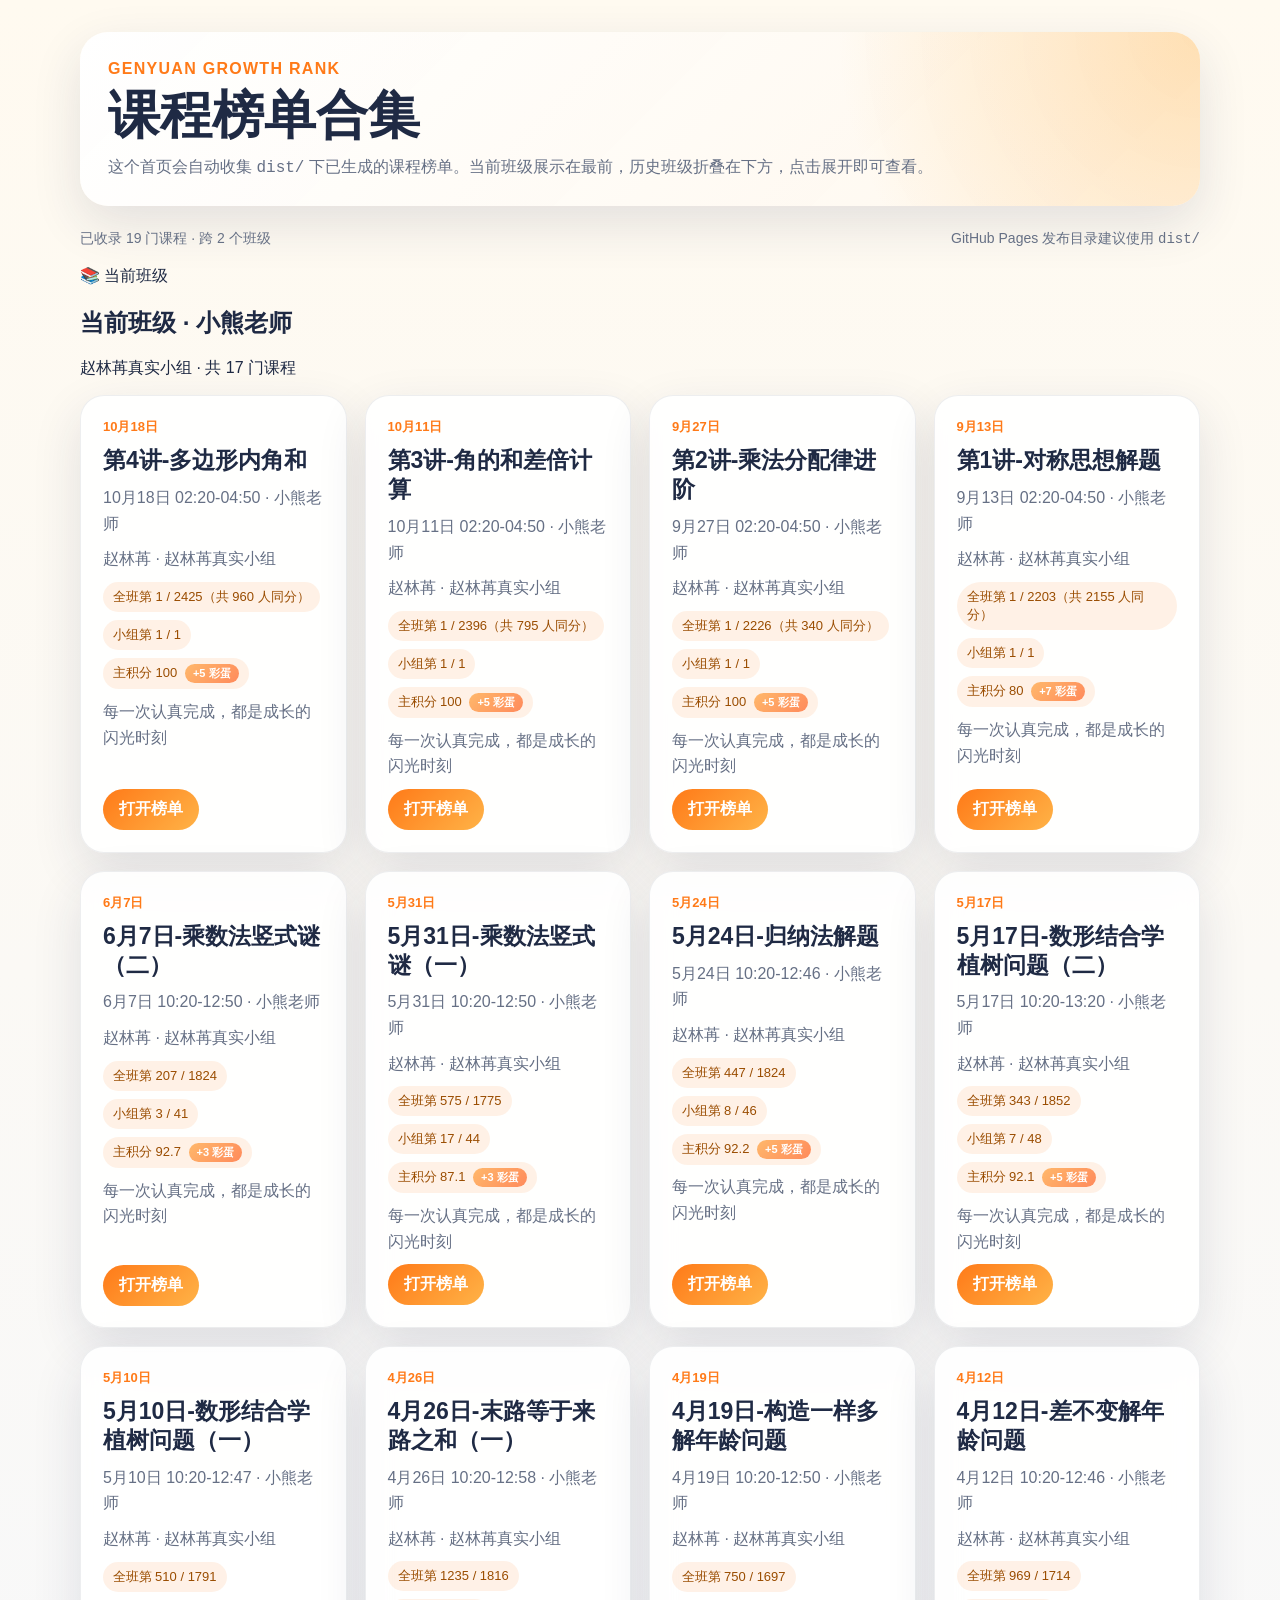
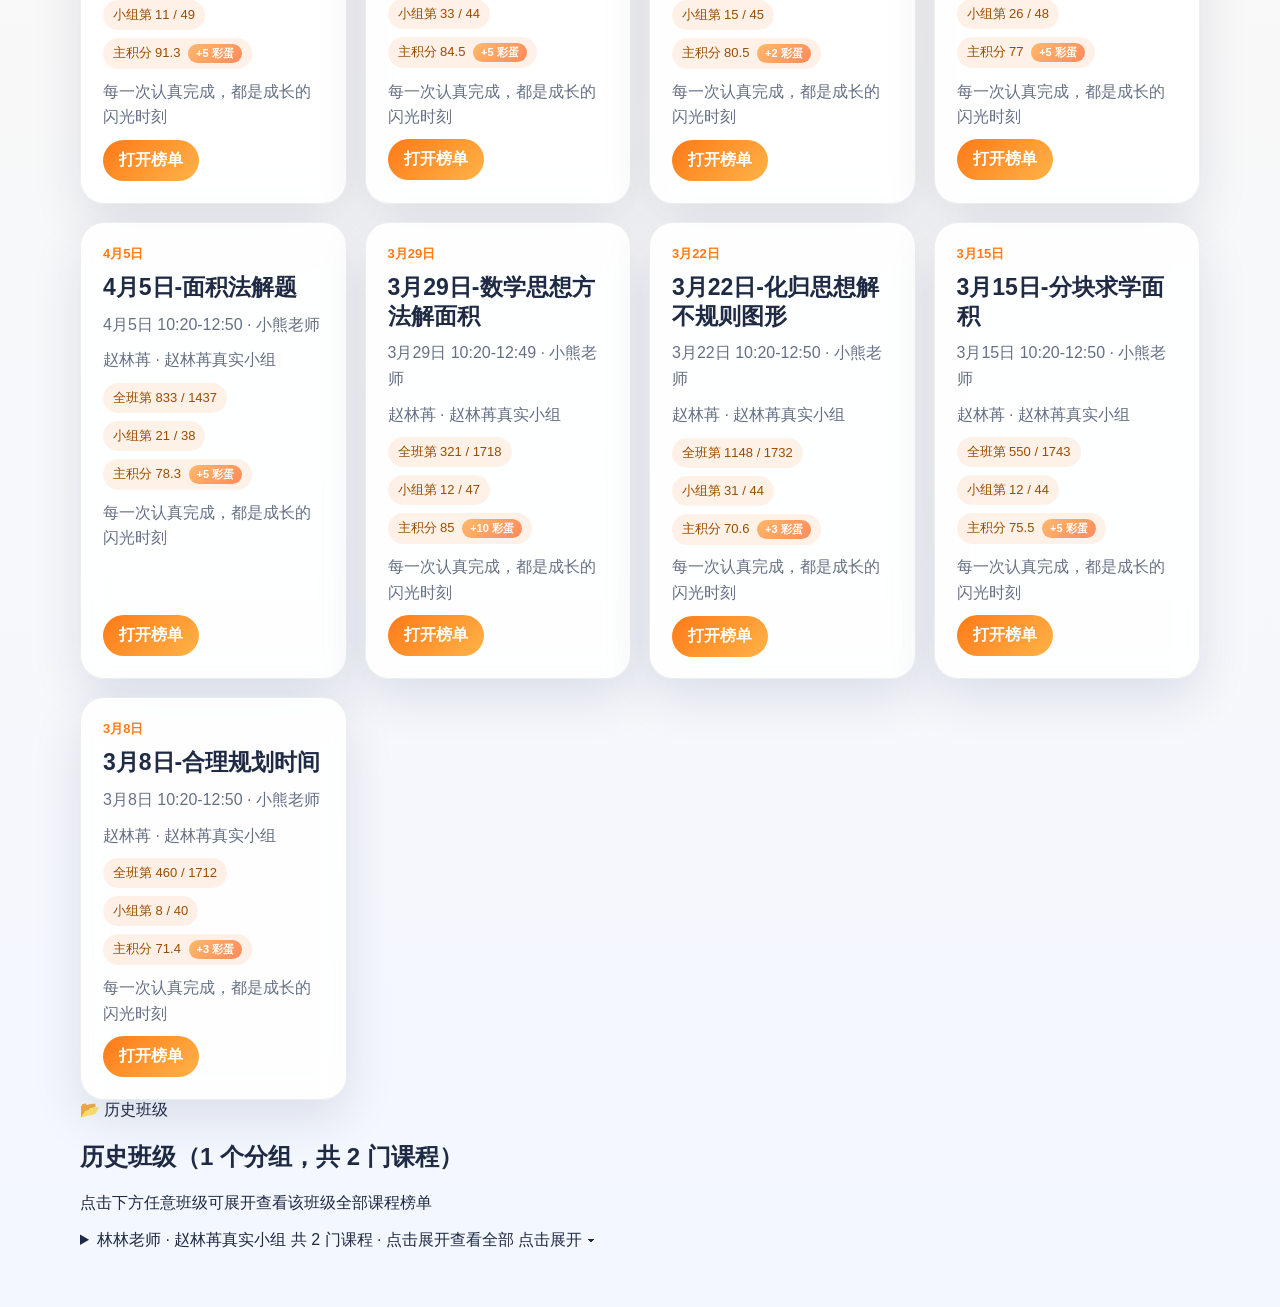
==== commit 5d5b588b: "Deploy dist" ====
--- a/index.html
+++ b/index.html
@@ -14,7 +14,7 @@
         <p class="summary">这个首页会自动收集 <code>dist/</code> 下已生成的课程榜单。当前班级展示在最前，历史班级折叠在下方，点击展开即可查看。</p>
       </section>
       <section class="toolbar">
-        <span>已收录 18 门课程 · 跨 2 个班级</span>
+        <span>已收录 19 门课程 · 跨 2 个班级</span>
         <span>GitHub Pages 发布目录建议使用 <code>dist/</code></span>
       </section>
       
@@ -22,16 +22,30 @@
         <header class="class-group-head">
           <span class="class-group-tag">📚 当前班级</span>
           <h2>当前班级 · 小熊老师</h2>
-          <p>赵林苒真实小组 · 共 16 门课程</p>
+          <p>赵林苒真实小组 · 共 17 门课程</p>
         </header>
         <section class="grid">
+        <article class="course-card">
+          <p class="course-date">10月18日</p>
+          <h2>第4讲-多边形内角和</h2>
+          <p class="course-meta">10月18日 02:20-04:50 · 小熊老师</p>
+          <p class="course-meta">赵林苒 · 赵林苒真实小组</p>
+          <div class="course-stats">
+            <span>全班第 1 / 2425（共 960 人同分）</span>
+            <span>小组第 1 / 1</span>
+            <span>主积分 100 <span class="bonus-tag">+5 彩蛋</span></span>
+          </div>
+          <p class="course-message">每一次认真完成，都是成长的闪光时刻</p>
+          <a class="course-link" href="./course-20261018-2026070616060318381137/h5-growth-rank/">打开榜单</a>
+        </article>
+    
         <article class="course-card">
           <p class="course-date">10月11日</p>
           <h2>第3讲-角的和差倍计算</h2>
           <p class="course-meta">10月11日 02:20-04:50 · 小熊老师</p>
           <p class="course-meta">赵林苒 · 赵林苒真实小组</p>
           <div class="course-stats">
-            <span>全班第 1 / 2412（共 771 人同分）</span>
+            <span>全班第 1 / 2396（共 795 人同分）</span>
             <span>小组第 1 / 1</span>
             <span>主积分 100 <span class="bonus-tag">+5 彩蛋</span></span>
           </div>
@@ -45,7 +59,7 @@
           <p class="course-meta">9月27日 02:20-04:50 · 小熊老师</p>
           <p class="course-meta">赵林苒 · 赵林苒真实小组</p>
           <div class="course-stats">
-            <span>全班第 1 / 2246（共 342 人同分）</span>
+            <span>全班第 1 / 2226（共 340 人同分）</span>
             <span>小组第 1 / 1</span>
             <span>主积分 100 <span class="bonus-tag">+5 彩蛋</span></span>
           </div>
@@ -59,7 +73,7 @@
           <p class="course-meta">9月13日 02:20-04:50 · 小熊老师</p>
           <p class="course-meta">赵林苒 · 赵林苒真实小组</p>
           <div class="course-stats">
-            <span>全班第 1 / 2222（共 2170 人同分）</span>
+            <span>全班第 1 / 2203（共 2155 人同分）</span>
             <span>小组第 1 / 1</span>
             <span>主积分 80 <span class="bonus-tag">+7 彩蛋</span></span>
           </div>
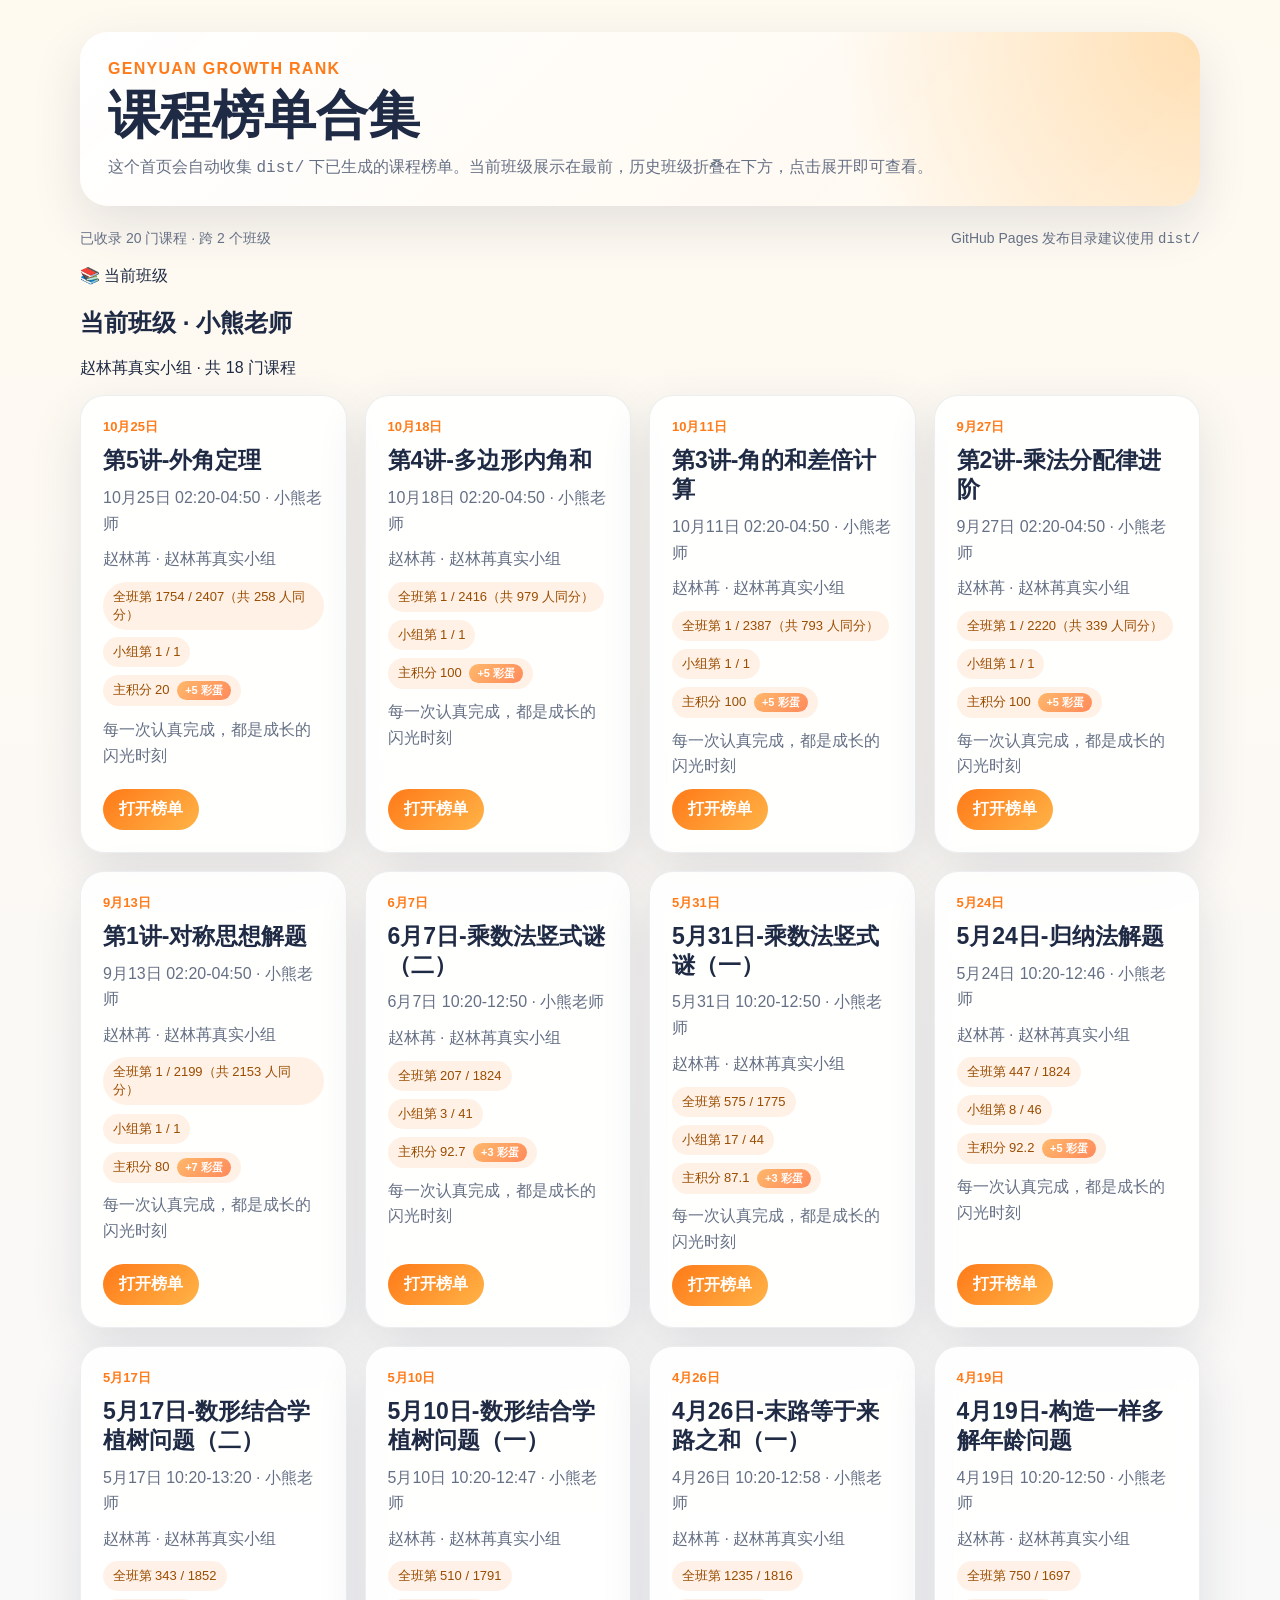
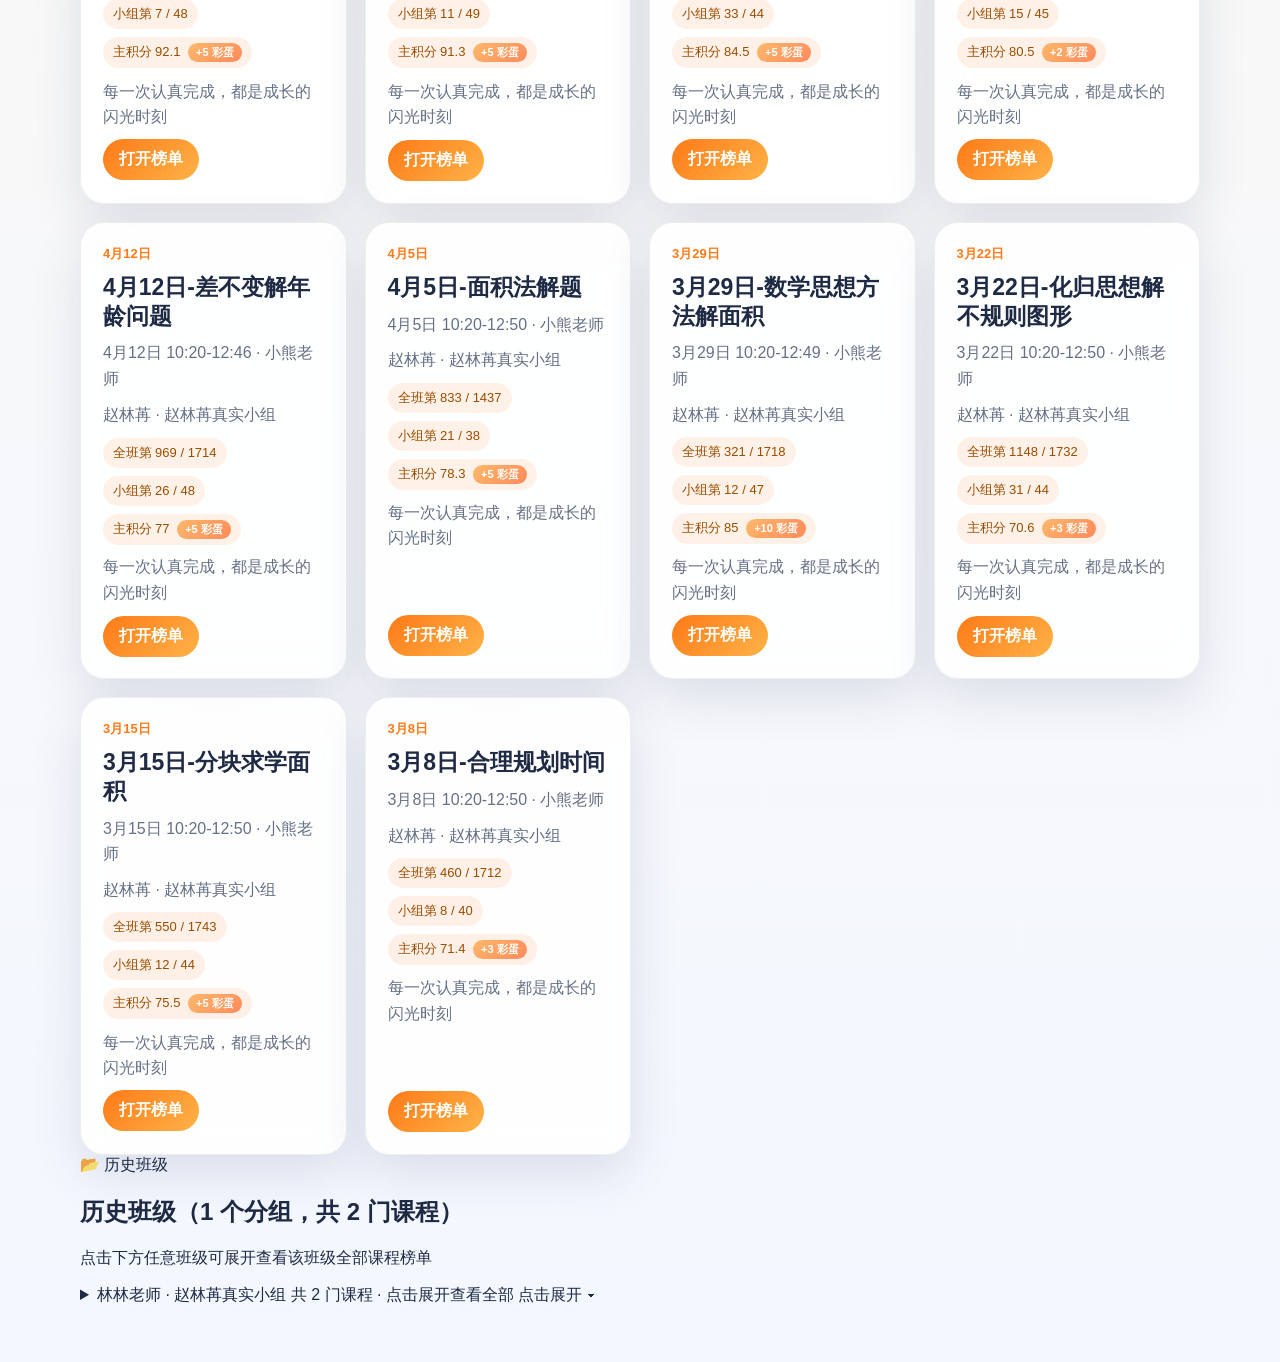
==== commit 977be8ef: "Deploy dist" ====
--- a/index.html
+++ b/index.html
@@ -14,7 +14,7 @@
         <p class="summary">这个首页会自动收集 <code>dist/</code> 下已生成的课程榜单。当前班级展示在最前，历史班级折叠在下方，点击展开即可查看。</p>
       </section>
       <section class="toolbar">
-        <span>已收录 19 门课程 · 跨 2 个班级</span>
+        <span>已收录 20 门课程 · 跨 2 个班级</span>
         <span>GitHub Pages 发布目录建议使用 <code>dist/</code></span>
       </section>
       
@@ -22,16 +22,30 @@
         <header class="class-group-head">
           <span class="class-group-tag">📚 当前班级</span>
           <h2>当前班级 · 小熊老师</h2>
-          <p>赵林苒真实小组 · 共 17 门课程</p>
+          <p>赵林苒真实小组 · 共 18 门课程</p>
         </header>
         <section class="grid">
+        <article class="course-card">
+          <p class="course-date">10月25日</p>
+          <h2>第5讲-外角定理</h2>
+          <p class="course-meta">10月25日 02:20-04:50 · 小熊老师</p>
+          <p class="course-meta">赵林苒 · 赵林苒真实小组</p>
+          <div class="course-stats">
+            <span>全班第 1754 / 2407（共 258 人同分）</span>
+            <span>小组第 1 / 1</span>
+            <span>主积分 20 <span class="bonus-tag">+5 彩蛋</span></span>
+          </div>
+          <p class="course-message">每一次认真完成，都是成长的闪光时刻</p>
+          <a class="course-link" href="./course-20261025-2026070616060318822083/h5-growth-rank/">打开榜单</a>
+        </article>
+    
         <article class="course-card">
           <p class="course-date">10月18日</p>
           <h2>第4讲-多边形内角和</h2>
           <p class="course-meta">10月18日 02:20-04:50 · 小熊老师</p>
           <p class="course-meta">赵林苒 · 赵林苒真实小组</p>
           <div class="course-stats">
-            <span>全班第 1 / 2425（共 960 人同分）</span>
+            <span>全班第 1 / 2416（共 979 人同分）</span>
             <span>小组第 1 / 1</span>
             <span>主积分 100 <span class="bonus-tag">+5 彩蛋</span></span>
           </div>
@@ -45,7 +59,7 @@
           <p class="course-meta">10月11日 02:20-04:50 · 小熊老师</p>
           <p class="course-meta">赵林苒 · 赵林苒真实小组</p>
           <div class="course-stats">
-            <span>全班第 1 / 2396（共 795 人同分）</span>
+            <span>全班第 1 / 2387（共 793 人同分）</span>
             <span>小组第 1 / 1</span>
             <span>主积分 100 <span class="bonus-tag">+5 彩蛋</span></span>
           </div>
@@ -59,7 +73,7 @@
           <p class="course-meta">9月27日 02:20-04:50 · 小熊老师</p>
           <p class="course-meta">赵林苒 · 赵林苒真实小组</p>
           <div class="course-stats">
-            <span>全班第 1 / 2226（共 340 人同分）</span>
+            <span>全班第 1 / 2220（共 339 人同分）</span>
             <span>小组第 1 / 1</span>
             <span>主积分 100 <span class="bonus-tag">+5 彩蛋</span></span>
           </div>
@@ -73,7 +87,7 @@
           <p class="course-meta">9月13日 02:20-04:50 · 小熊老师</p>
           <p class="course-meta">赵林苒 · 赵林苒真实小组</p>
           <div class="course-stats">
-            <span>全班第 1 / 2203（共 2155 人同分）</span>
+            <span>全班第 1 / 2199（共 2153 人同分）</span>
             <span>小组第 1 / 1</span>
             <span>主积分 80 <span class="bonus-tag">+7 彩蛋</span></span>
           </div>
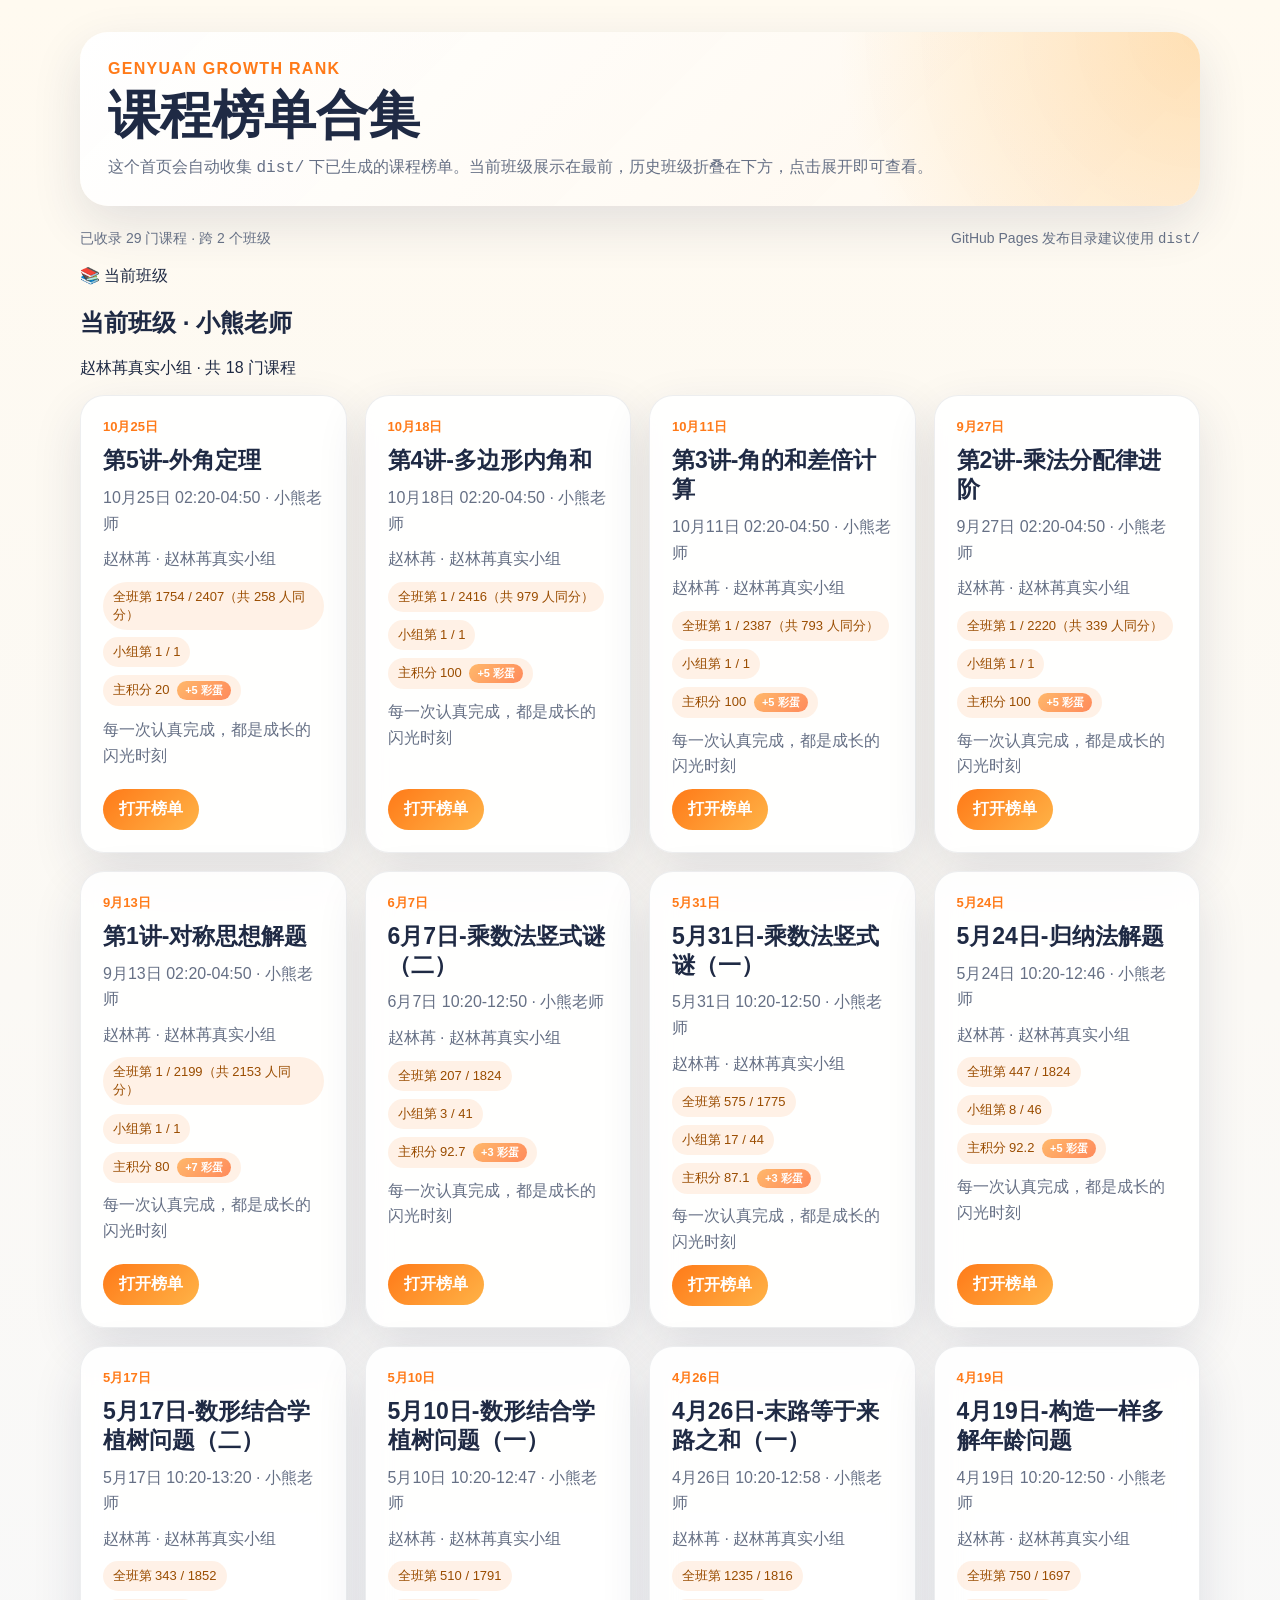
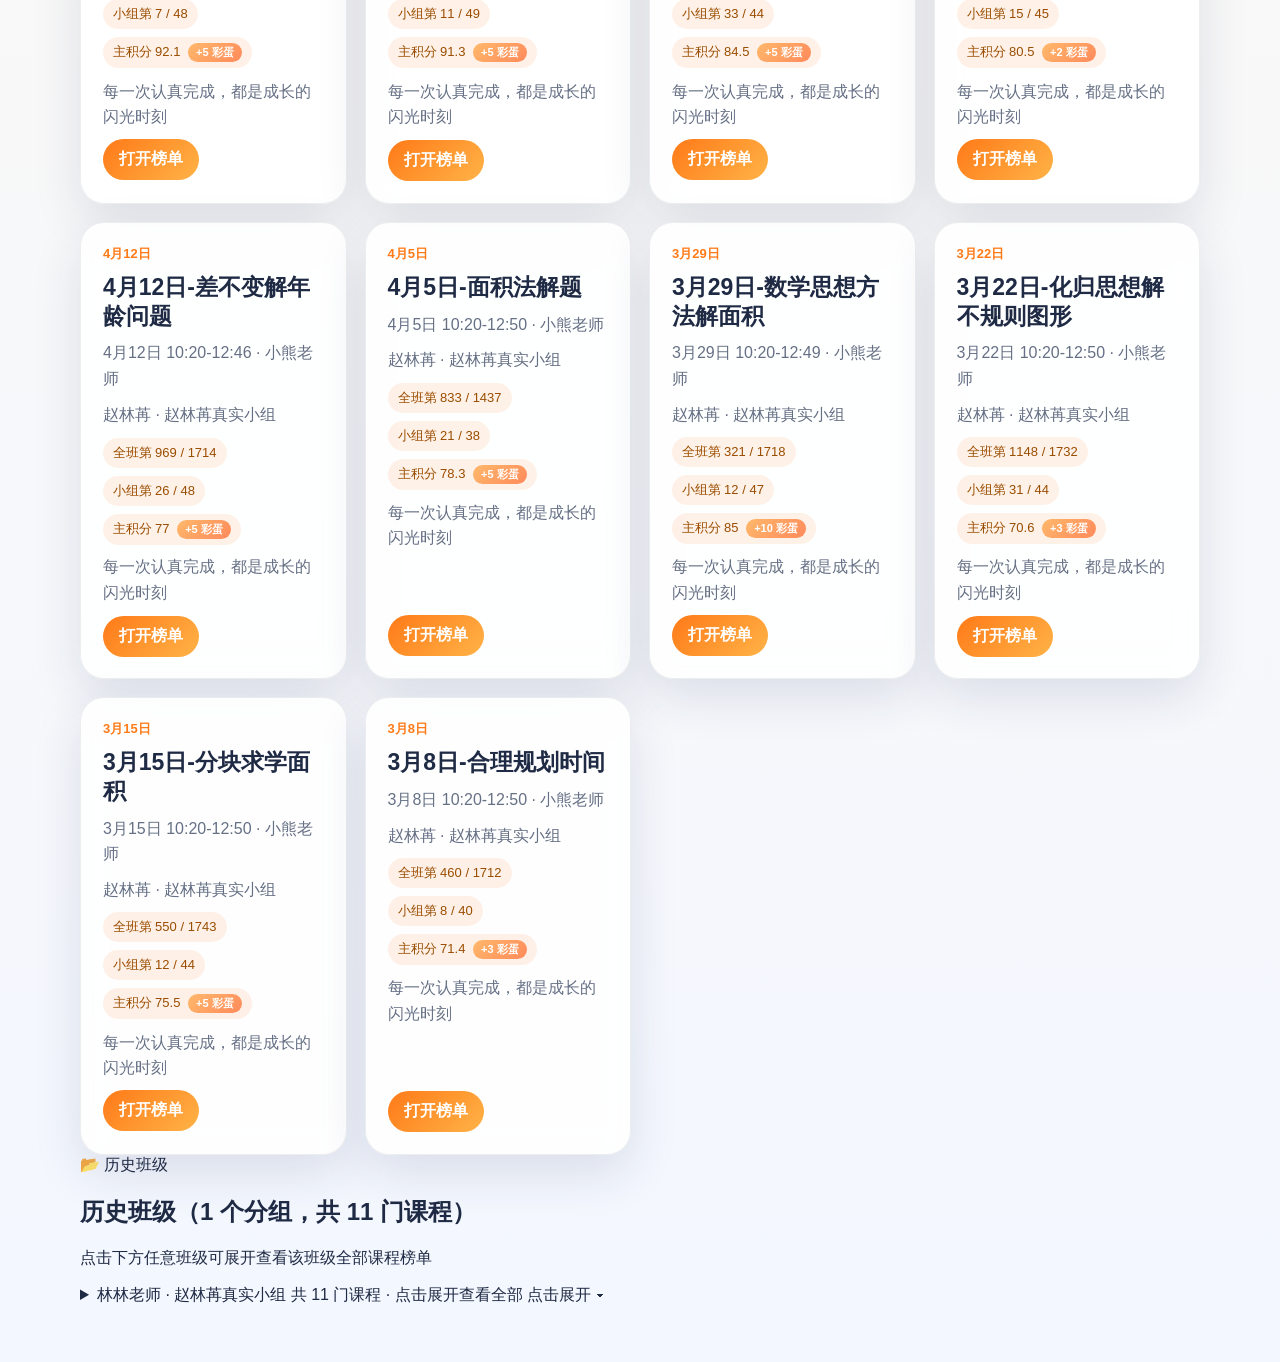
==== commit 1151e6ed: "Deploy dist" ====
--- a/index.html
+++ b/index.html
@@ -14,7 +14,7 @@
         <p class="summary">这个首页会自动收集 <code>dist/</code> 下已生成的课程榜单。当前班级展示在最前，历史班级折叠在下方，点击展开即可查看。</p>
       </section>
       <section class="toolbar">
-        <span>已收录 20 门课程 · 跨 2 个班级</span>
+        <span>已收录 29 门课程 · 跨 2 个班级</span>
         <span>GitHub Pages 发布目录建议使用 <code>dist/</code></span>
       </section>
       
@@ -282,27 +282,153 @@
         <section class="class-group class-group-history-stack">
           <header class="class-group-head class-group-history-head">
             <span class="class-group-tag">📂 历史班级</span>
-            <h2>历史班级（1 个分组，共 2 门课程）</h2>
+            <h2>历史班级（1 个分组，共 11 门课程）</h2>
             <p>点击下方任意班级可展开查看该班级全部课程榜单</p>
           </header>
           
         <details class="class-group class-group-history">
           <summary>
             <span class="class-group-title">林林老师 · 赵林苒真实小组</span>
-            <span class="class-group-sub">共 2 门课程 · 点击展开查看全部</span>
+            <span class="class-group-sub">共 11 门课程 · 点击展开查看全部</span>
             <span class="class-group-toggle">点击展开 ▾</span>
           </summary>
           <div class="class-group-body">
             <section class="grid">
         <article class="course-card">
+          <p class="course-date">8月19日</p>
+          <h2>第12讲-不完全归纳法解规律问题</h2>
+          <p class="course-meta">8月19日 10:30-13:17 · 林林老师</p>
+          <p class="course-meta">赵林苒 · 赵林苒真实小组</p>
+          <div class="course-stats">
+            <span>全班第 1022 / 1769（共 113 人同分）</span>
+            <span>小组第 9 / 23</span>
+            <span>主积分 93 <span class="bonus-tag">+7 彩蛋</span></span>
+          </div>
+          <p class="course-message">每一次认真完成，都是成长的闪光时刻</p>
+          <a class="course-link" href="./course-20260819-2026050910210339334550/h5-growth-rank/">打开榜单</a>
+        </article>
+    
+        <article class="course-card">
+          <p class="course-date">8月18日</p>
+          <h2>第11讲-有序无序解计数问题</h2>
+          <p class="course-meta">8月18日 10:30-13:00 · 林林老师</p>
+          <p class="course-meta">赵林苒 · 赵林苒真实小组</p>
+          <div class="course-stats">
+            <span>全班第 1292 / 1781（共 193 人同分）</span>
+            <span>小组第 14 / 23（共 3 人同分）</span>
+            <span>主积分 90 <span class="bonus-tag">+5 彩蛋</span></span>
+          </div>
+          <p class="course-message">每一次认真完成，都是成长的闪光时刻</p>
+          <a class="course-link" href="./course-20260818-2026050910210339171548/h5-growth-rank/">打开榜单</a>
+        </article>
+    
+        <article class="course-card">
+          <p class="course-date">8月17日</p>
+          <h2>第10讲-乘法意义解计数问题</h2>
+          <p class="course-meta">8月17日 10:30-13:00 · 林林老师</p>
+          <p class="course-meta">赵林苒 · 赵林苒真实小组</p>
+          <div class="course-stats">
+            <span>全班第 1 / 1767（共 1022 人同分）</span>
+            <span>小组第 1 / 22（共 12 人同分）</span>
+            <span>主积分 100 <span class="bonus-tag">+5 彩蛋</span></span>
+          </div>
+          <p class="course-message">每一次认真完成，都是成长的闪光时刻</p>
+          <a class="course-link" href="./course-20260817-2026050910210339728355/h5-growth-rank/">打开榜单</a>
+        </article>
+    
+        <article class="course-card">
+          <p class="course-date">8月14日</p>
+          <h2>第8讲-线</h2>
+          <p class="course-meta">8月14日 10:30-13:00 · 林林老师</p>
+          <p class="course-meta">赵林苒 · 赵林苒真实小组</p>
+          <div class="course-stats">
+            <span>全班第 863 / 1755（共 417 人同分）</span>
+            <span>小组第 10 / 23（共 7 人同分）</span>
+            <span>主积分 93.3 <span class="bonus-tag">+7 彩蛋</span></span>
+          </div>
+          <p class="course-message">每一次认真完成，都是成长的闪光时刻</p>
+          <a class="course-link" href="./course-20260814-2026050910210339496812/h5-growth-rank/">打开榜单</a>
+        </article>
+    
+        <article class="course-card">
+          <p class="course-date">8月13日</p>
+          <h2>第7讲-分组思想解数列综合</h2>
+          <p class="course-meta">8月13日 10:30-13:00 · 林林老师</p>
+          <p class="course-meta">赵林苒 · 赵林苒真实小组</p>
+          <div class="course-stats">
+            <span>全班第 1422 / 1821（共 317 人同分）</span>
+            <span>小组第 14 / 26（共 9 人同分）</span>
+            <span>主积分 80 <span class="bonus-tag">+7 彩蛋</span></span>
+          </div>
+          <p class="course-message">每一次认真完成，都是成长的闪光时刻</p>
+          <a class="course-link" href="./course-20260813-2026050910210339455546/h5-growth-rank/">打开榜单</a>
+        </article>
+    
+        <article class="course-card">
+          <p class="course-date">8月11日</p>
+          <h2>第6讲-倒序相加解数列求和</h2>
+          <p class="course-meta">8月11日 10:30-12:59 · 林林老师</p>
+          <p class="course-meta">赵林苒 · 赵林苒真实小组</p>
+          <div class="course-stats">
+            <span>全班第 1 / 1835（共 802 人同分）</span>
+            <span>小组第 1 / 25（共 5 人同分）</span>
+            <span>主积分 100 <span class="bonus-tag">+10 彩蛋</span></span>
+          </div>
+          <p class="course-message">每一次认真完成，都是成长的闪光时刻</p>
+          <a class="course-link" href="./course-20260811-2026050910210339992981/h5-growth-rank/">打开榜单</a>
+        </article>
+    
+        <article class="course-card">
+          <p class="course-date">8月10日</p>
+          <h2>第5讲-数形结合解等差数列</h2>
+          <p class="course-meta">8月10日 10:30-13:00 · 林林老师</p>
+          <p class="course-meta">赵林苒 · 赵林苒真实小组</p>
+          <div class="course-stats">
+            <span>全班第 1 / 1864（共 797 人同分）</span>
+            <span>小组第 1 / 25（共 6 人同分）</span>
+            <span>主积分 100 <span class="bonus-tag">+7 彩蛋</span></span>
+          </div>
+          <p class="course-message">每一次认真完成，都是成长的闪光时刻</p>
+          <a class="course-link" href="./course-20260810-2026050910210339659446/h5-growth-rank/">打开榜单</a>
+        </article>
+    
+        <article class="course-card">
+          <p class="course-date">8月9日</p>
+          <h2>第4讲-倒推还原解错中求解（二）</h2>
+          <p class="course-meta">8月9日 10:30-13:00 · 林林老师</p>
+          <p class="course-meta">赵林苒 · 赵林苒真实小组</p>
+          <div class="course-stats">
+            <span>全班第 580 / 1790（共 653 人同分）</span>
+            <span>小组第 6 / 22（共 9 人同分）</span>
+            <span>主积分 93.3 <span class="bonus-tag">+10 彩蛋</span></span>
+          </div>
+          <p class="course-message">每一次认真完成，都是成长的闪光时刻</p>
+          <a class="course-link" href="./course-20260809-2026050910210339227336/h5-growth-rank/">打开榜单</a>
+        </article>
+    
+        <article class="course-card">
+          <p class="course-date">8月7日</p>
+          <h2>第3讲-倒推还原解错中求解（一）</h2>
+          <p class="course-meta">8月7日 10:30-13:00 · 林林老师</p>
+          <p class="course-meta">赵林苒 · 赵林苒真实小组</p>
+          <div class="course-stats">
+            <span>全班第 1 / 1761（共 1047 人同分）</span>
+            <span>小组第 1 / 24（共 6 人同分）</span>
+            <span>主积分 100 <span class="bonus-tag">+7 彩蛋</span></span>
+          </div>
+          <p class="course-message">每一次认真完成，都是成长的闪光时刻</p>
+          <a class="course-link" href="./course-20260807-2026050910210339639787/h5-growth-rank/">打开榜单</a>
+        </article>
+    
+        <article class="course-card">
           <p class="course-date">8月6日</p>
           <h2>第2讲-还原问题</h2>
-          <p class="course-meta">8月6日 18:30-21:00 · 林林老师</p>
-          <p class="course-meta">赵林苒 · 赵林苒真实小组</p>
-          <div class="course-stats">
-            <span>全班第 1 / 2081</span>
-            <span>小组第 1 / 31</span>
-            <span>主积分 97.5 <span class="bonus-tag">+7 彩蛋</span></span>
+          <p class="course-meta">8月6日 10:30-13:00 · 林林老师</p>
+          <p class="course-meta">赵林苒 · 赵林苒真实小组</p>
+          <div class="course-stats">
+            <span>全班第 1 / 1825（共 576 人同分）</span>
+            <span>小组第 1 / 25（共 9 人同分）</span>
+            <span>主积分 100 <span class="bonus-tag">+7 彩蛋</span></span>
           </div>
           <p class="course-message">每一次认真完成，都是成长的闪光时刻</p>
           <a class="course-link" href="./course-20260806-2026050910210339449620/h5-growth-rank/">打开榜单</a>
@@ -311,12 +437,12 @@
         <article class="course-card">
           <p class="course-date">8月5日</p>
           <h2>第1讲-借来还去与等量代换</h2>
-          <p class="course-meta">8月5日 18:30-21:00 · 林林老师</p>
-          <p class="course-meta">赵林苒 · 赵林苒真实小组</p>
-          <div class="course-stats">
-            <span>全班第 1 / 2119</span>
-            <span>小组第 1 / 31</span>
-            <span>主积分 85 <span class="bonus-tag">+10 彩蛋</span></span>
+          <p class="course-meta">8月5日 10:30-13:00 · 林林老师</p>
+          <p class="course-meta">赵林苒 · 赵林苒真实小组</p>
+          <div class="course-stats">
+            <span>全班第 1 / 1830（共 1720 人同分）</span>
+            <span>小组第 1 / 26（共 24 人同分）</span>
+            <span>主积分 80 <span class="bonus-tag">+10 彩蛋</span></span>
           </div>
           <p class="course-message">每一次认真完成，都是成长的闪光时刻</p>
           <a class="course-link" href="./course-20260805-2026050910210339629936/h5-growth-rank/">打开榜单</a>
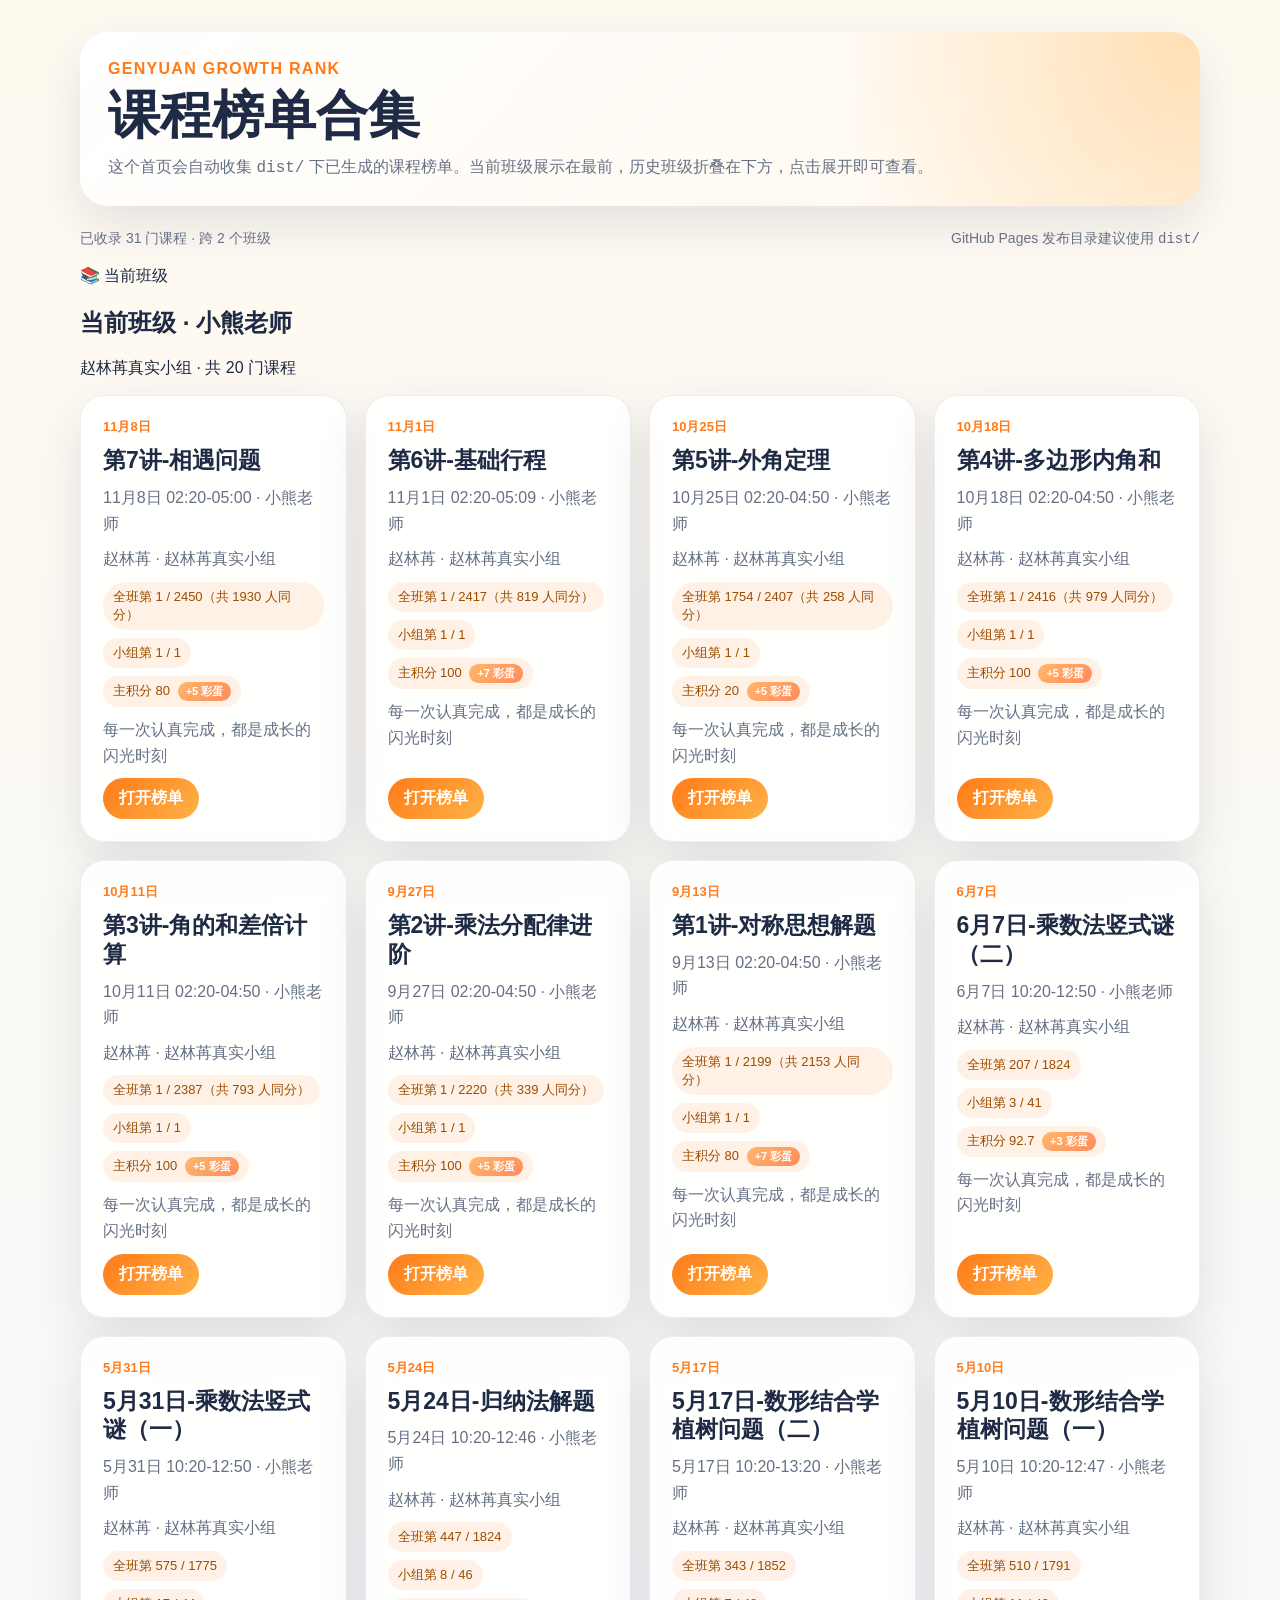
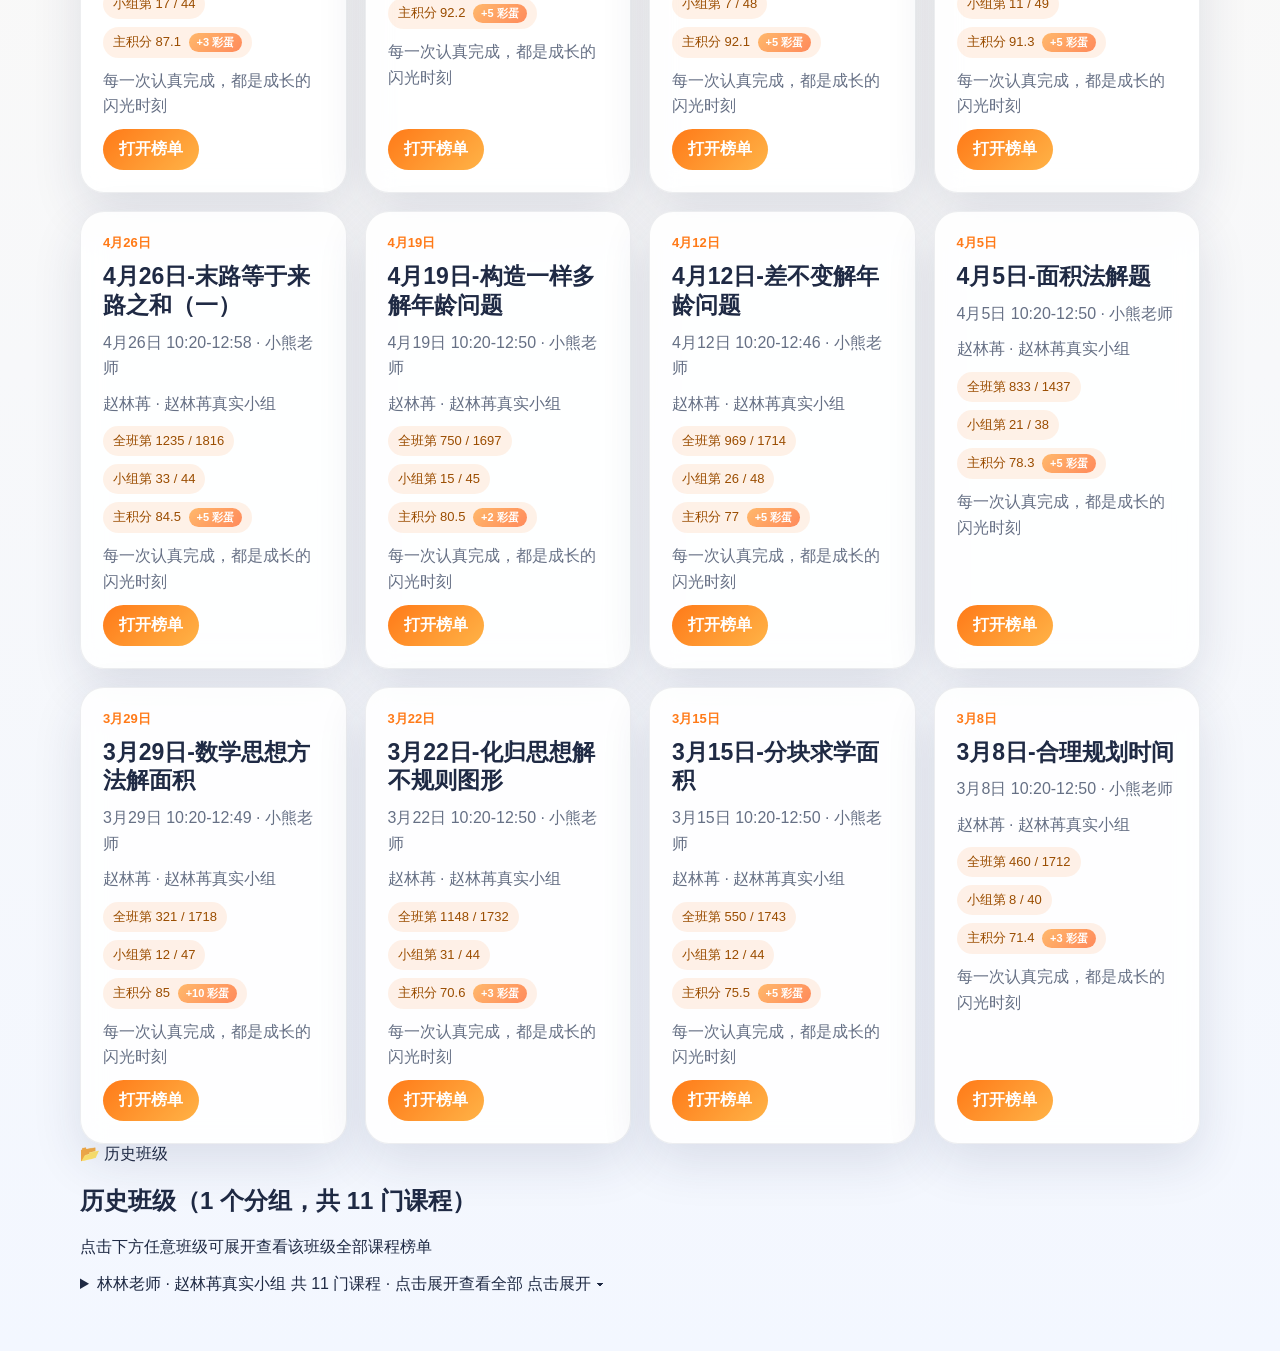
==== commit 178cee2a: "Deploy dist" ====
--- a/index.html
+++ b/index.html
@@ -14,7 +14,7 @@
         <p class="summary">这个首页会自动收集 <code>dist/</code> 下已生成的课程榜单。当前班级展示在最前，历史班级折叠在下方，点击展开即可查看。</p>
       </section>
       <section class="toolbar">
-        <span>已收录 29 门课程 · 跨 2 个班级</span>
+        <span>已收录 31 门课程 · 跨 2 个班级</span>
         <span>GitHub Pages 发布目录建议使用 <code>dist/</code></span>
       </section>
       
@@ -22,9 +22,37 @@
         <header class="class-group-head">
           <span class="class-group-tag">📚 当前班级</span>
           <h2>当前班级 · 小熊老师</h2>
-          <p>赵林苒真实小组 · 共 18 门课程</p>
+          <p>赵林苒真实小组 · 共 20 门课程</p>
         </header>
         <section class="grid">
+        <article class="course-card">
+          <p class="course-date">11月8日</p>
+          <h2>第7讲-相遇问题</h2>
+          <p class="course-meta">11月8日 02:20-05:00 · 小熊老师</p>
+          <p class="course-meta">赵林苒 · 赵林苒真实小组</p>
+          <div class="course-stats">
+            <span>全班第 1 / 2450（共 1930 人同分）</span>
+            <span>小组第 1 / 1</span>
+            <span>主积分 80 <span class="bonus-tag">+5 彩蛋</span></span>
+          </div>
+          <p class="course-message">每一次认真完成，都是成长的闪光时刻</p>
+          <a class="course-link" href="./course-20261108-2026070616060318096336/h5-growth-rank/">打开榜单</a>
+        </article>
+    
+        <article class="course-card">
+          <p class="course-date">11月1日</p>
+          <h2>第6讲-基础行程</h2>
+          <p class="course-meta">11月1日 02:20-05:09 · 小熊老师</p>
+          <p class="course-meta">赵林苒 · 赵林苒真实小组</p>
+          <div class="course-stats">
+            <span>全班第 1 / 2417（共 819 人同分）</span>
+            <span>小组第 1 / 1</span>
+            <span>主积分 100 <span class="bonus-tag">+7 彩蛋</span></span>
+          </div>
+          <p class="course-message">每一次认真完成，都是成长的闪光时刻</p>
+          <a class="course-link" href="./course-20261101-2026070616060318388353/h5-growth-rank/">打开榜单</a>
+        </article>
+    
         <article class="course-card">
           <p class="course-date">10月25日</p>
           <h2>第5讲-外角定理</h2>
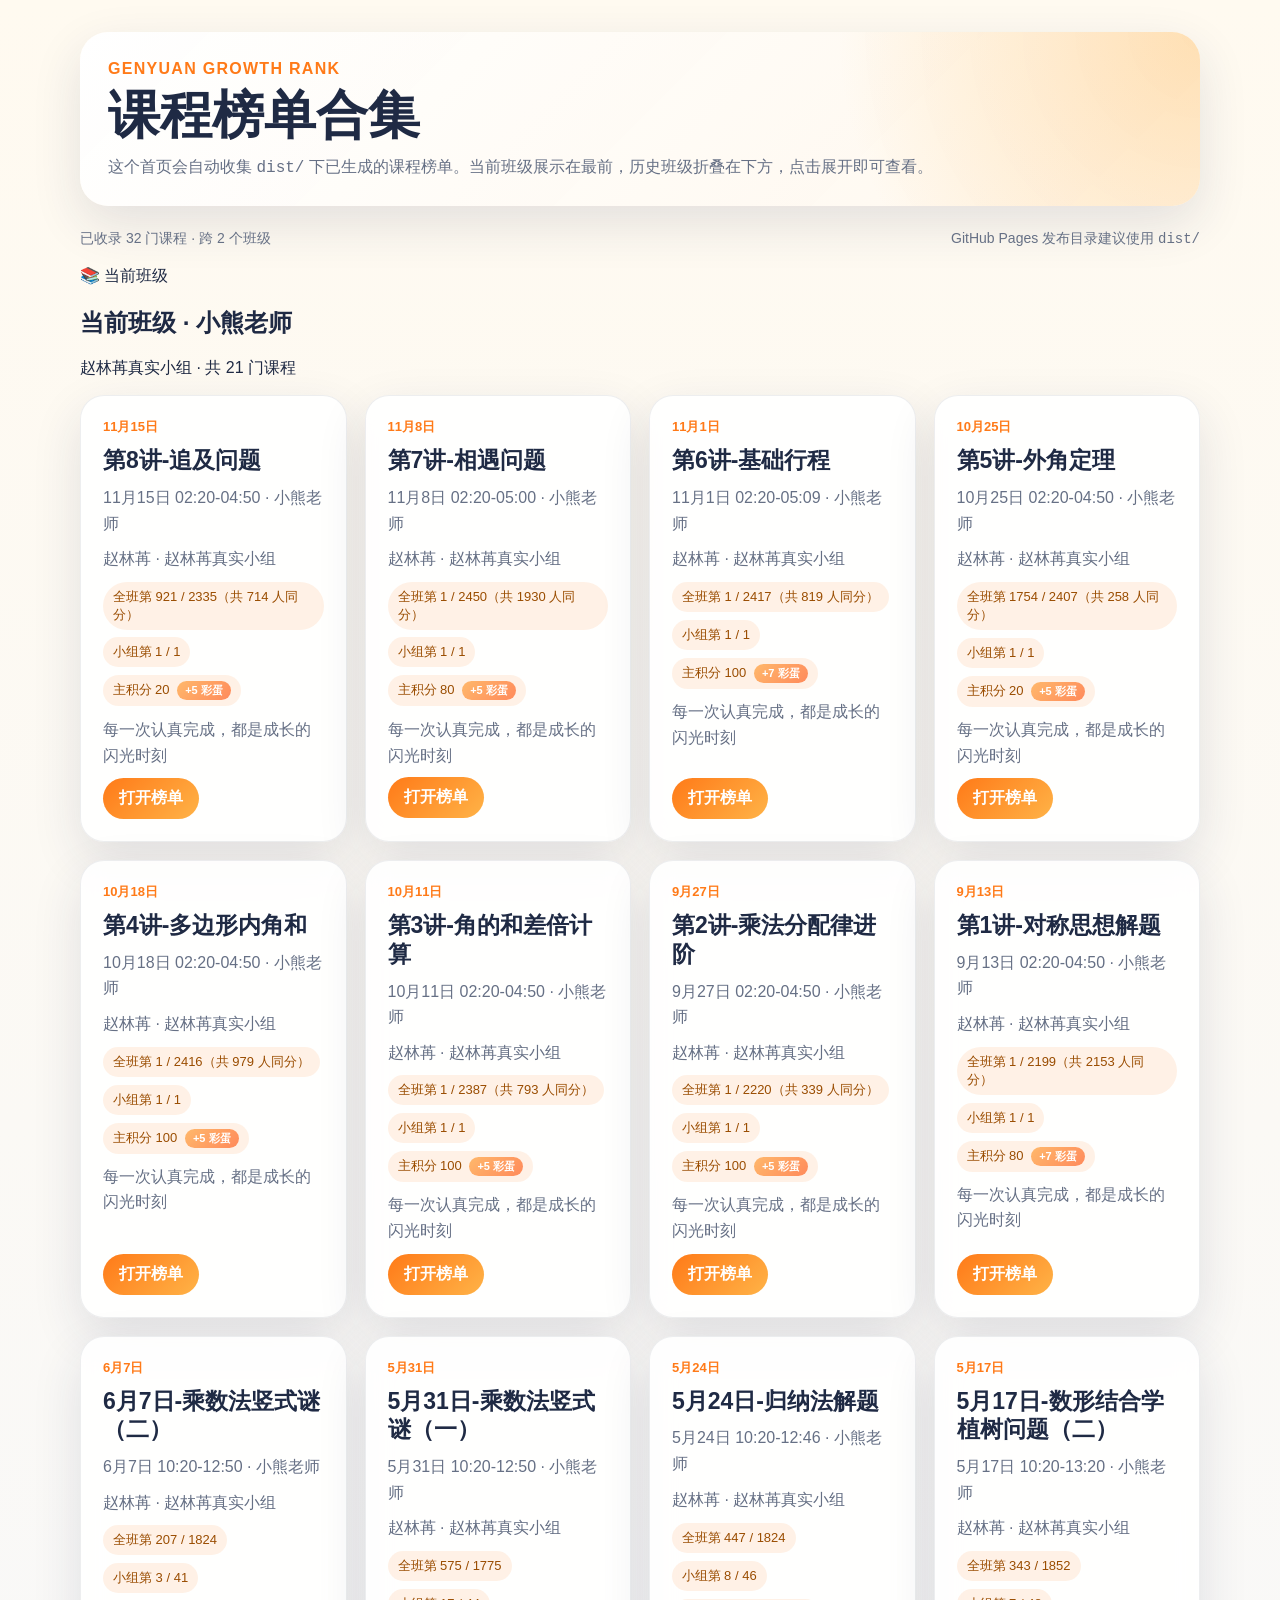
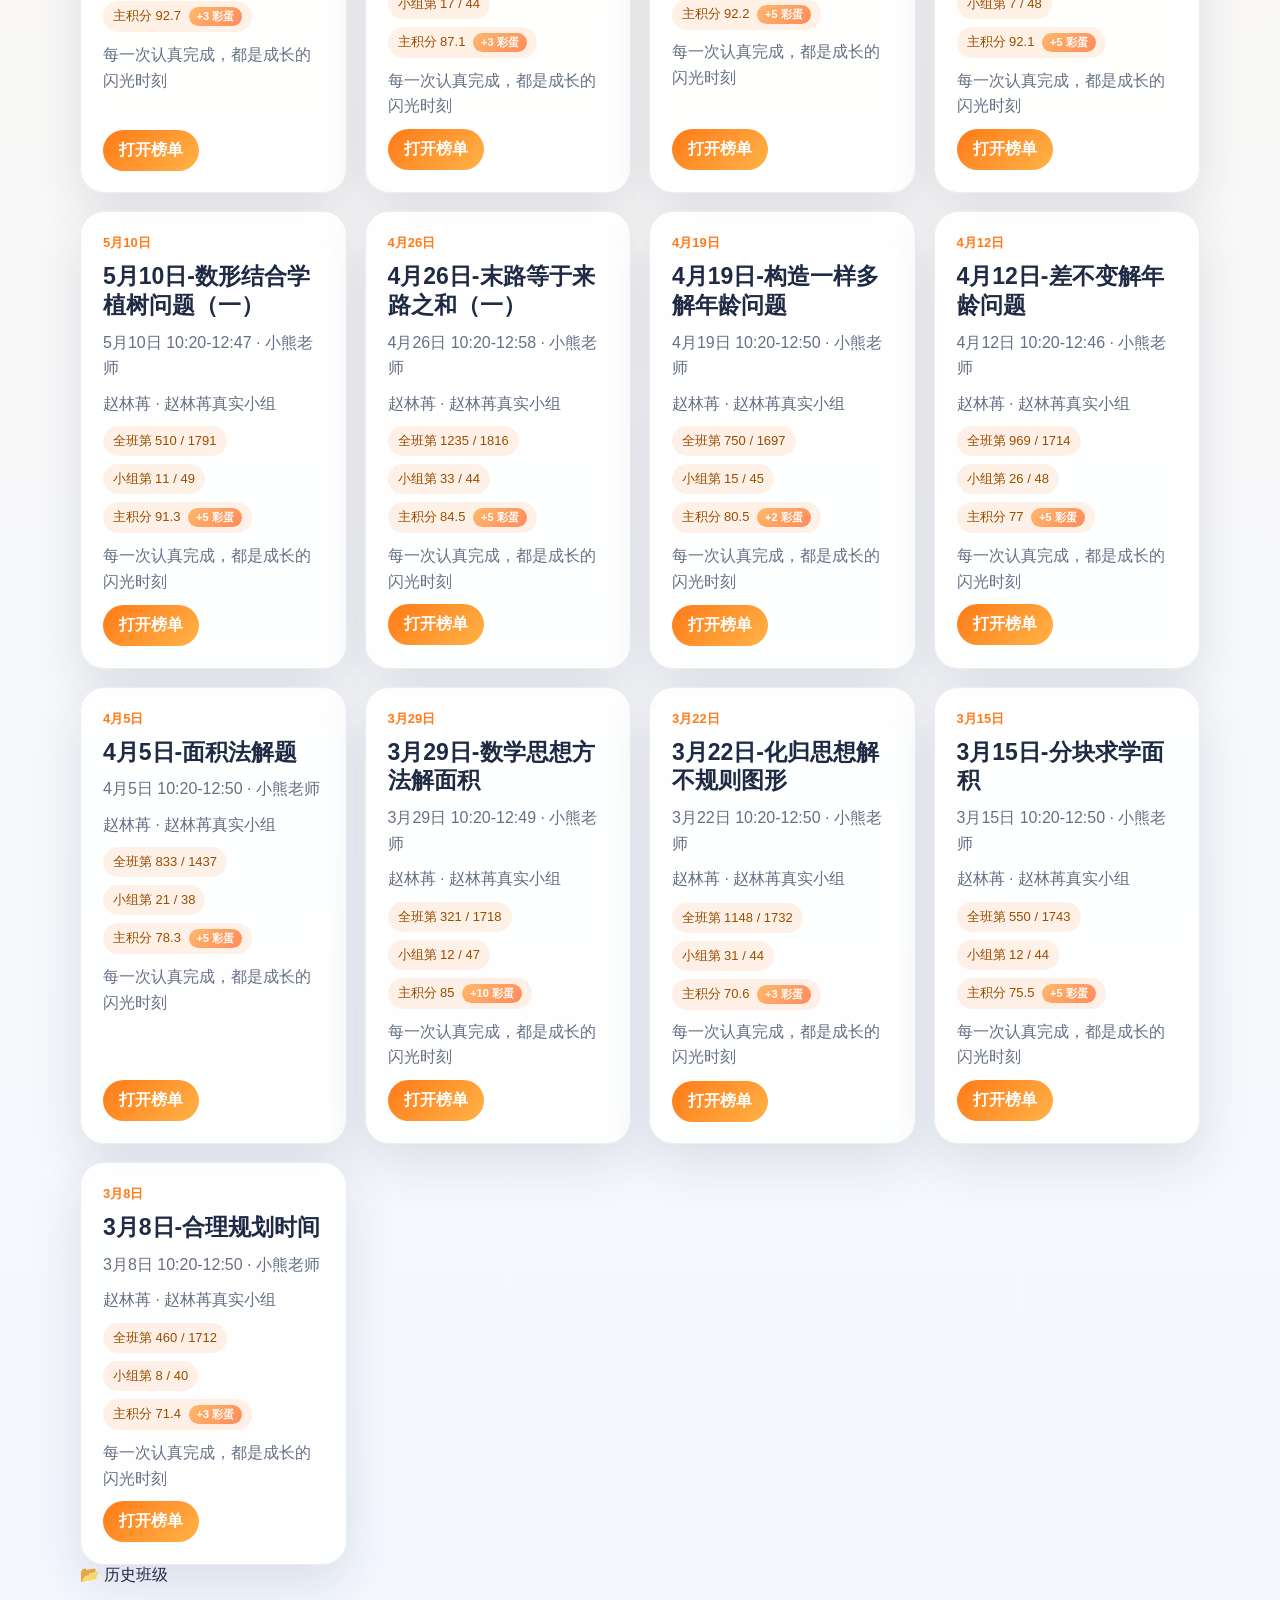
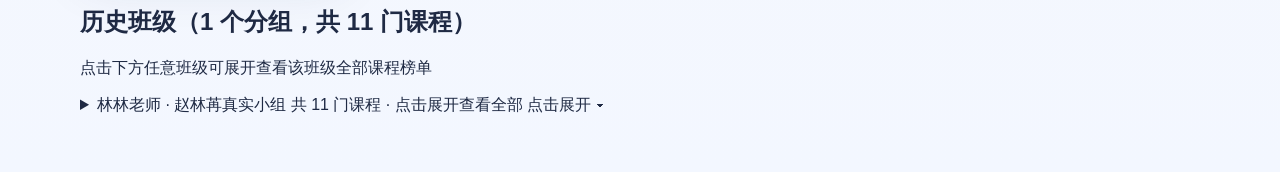
==== commit 1808d92c: "Deploy dist" ====
--- a/index.html
+++ b/index.html
@@ -14,7 +14,7 @@
         <p class="summary">这个首页会自动收集 <code>dist/</code> 下已生成的课程榜单。当前班级展示在最前，历史班级折叠在下方，点击展开即可查看。</p>
       </section>
       <section class="toolbar">
-        <span>已收录 31 门课程 · 跨 2 个班级</span>
+        <span>已收录 32 门课程 · 跨 2 个班级</span>
         <span>GitHub Pages 发布目录建议使用 <code>dist/</code></span>
       </section>
       
@@ -22,9 +22,23 @@
         <header class="class-group-head">
           <span class="class-group-tag">📚 当前班级</span>
           <h2>当前班级 · 小熊老师</h2>
-          <p>赵林苒真实小组 · 共 20 门课程</p>
+          <p>赵林苒真实小组 · 共 21 门课程</p>
         </header>
         <section class="grid">
+        <article class="course-card">
+          <p class="course-date">11月15日</p>
+          <h2>第8讲-追及问题</h2>
+          <p class="course-meta">11月15日 02:20-04:50 · 小熊老师</p>
+          <p class="course-meta">赵林苒 · 赵林苒真实小组</p>
+          <div class="course-stats">
+            <span>全班第 921 / 2335（共 714 人同分）</span>
+            <span>小组第 1 / 1</span>
+            <span>主积分 20 <span class="bonus-tag">+5 彩蛋</span></span>
+          </div>
+          <p class="course-message">每一次认真完成，都是成长的闪光时刻</p>
+          <a class="course-link" href="./course-20261115-2026070616060318926181/h5-growth-rank/">打开榜单</a>
+        </article>
+    
         <article class="course-card">
           <p class="course-date">11月8日</p>
           <h2>第7讲-相遇问题</h2>
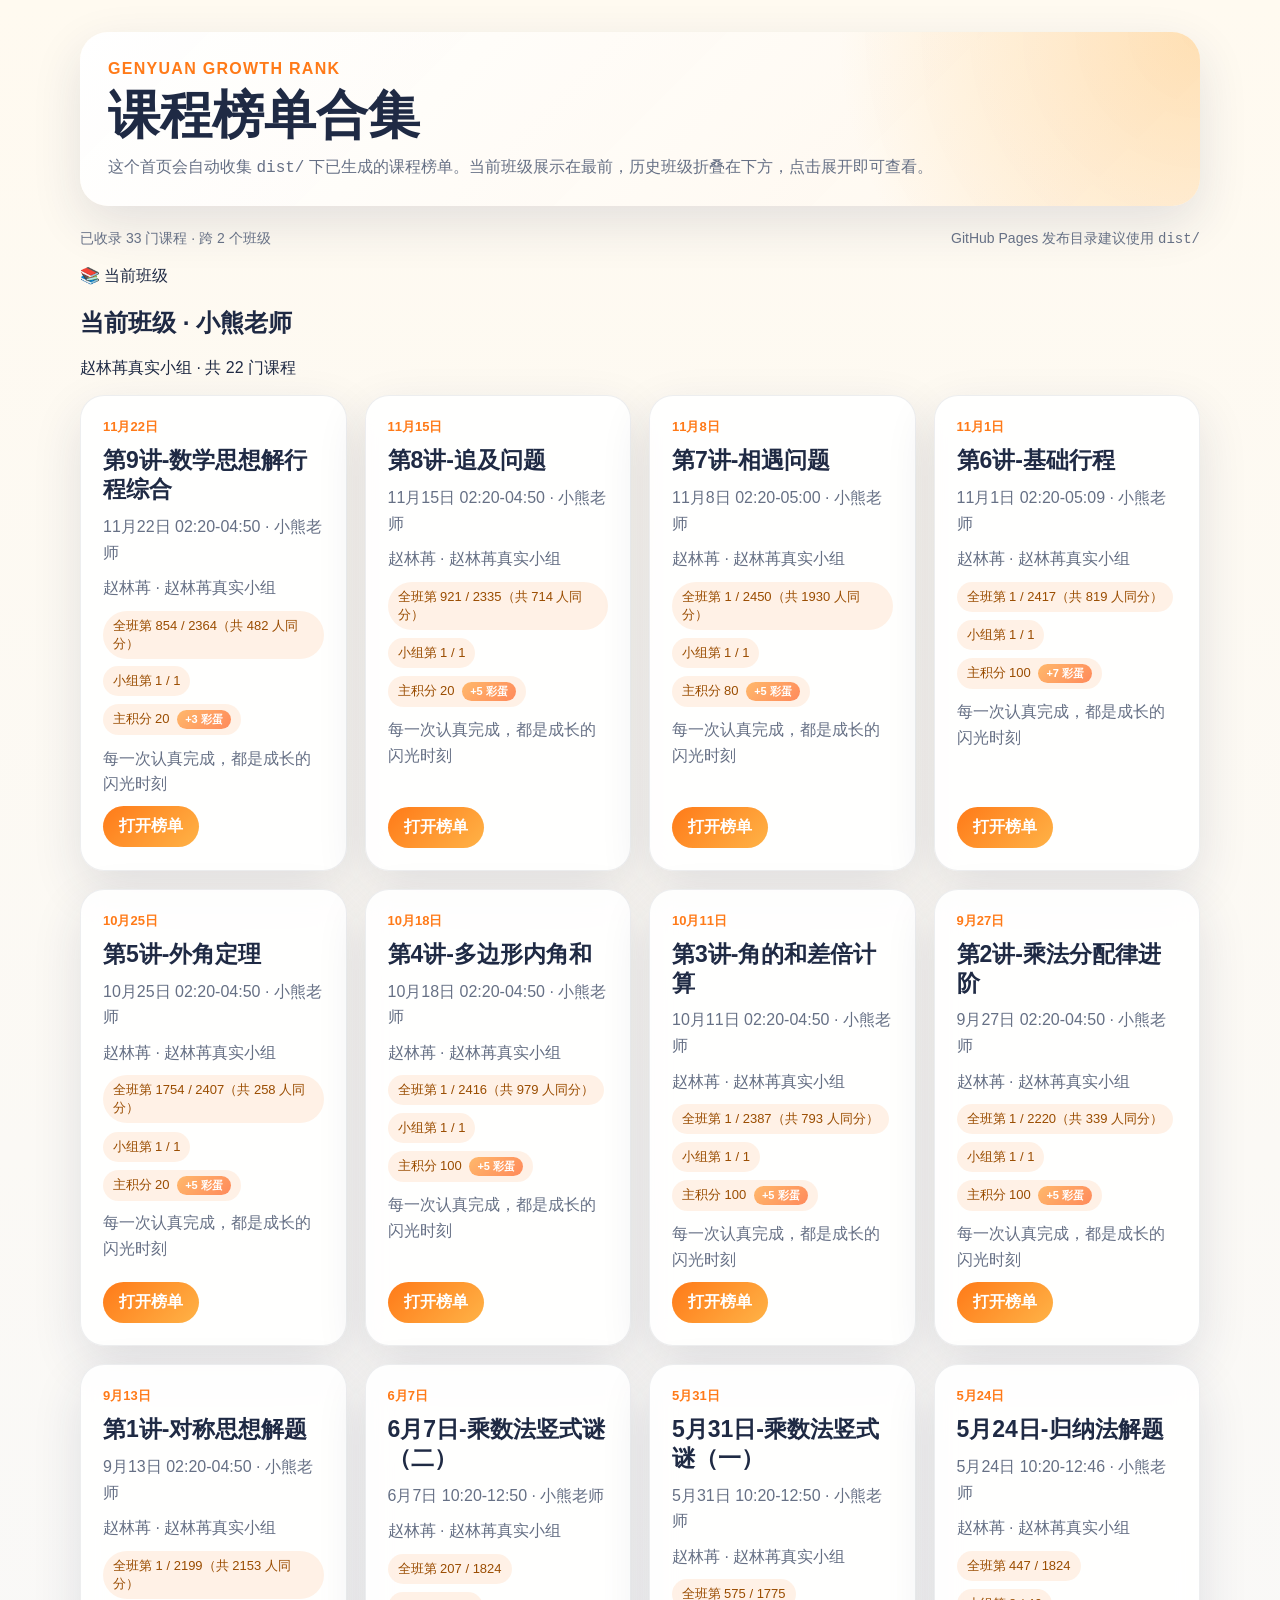
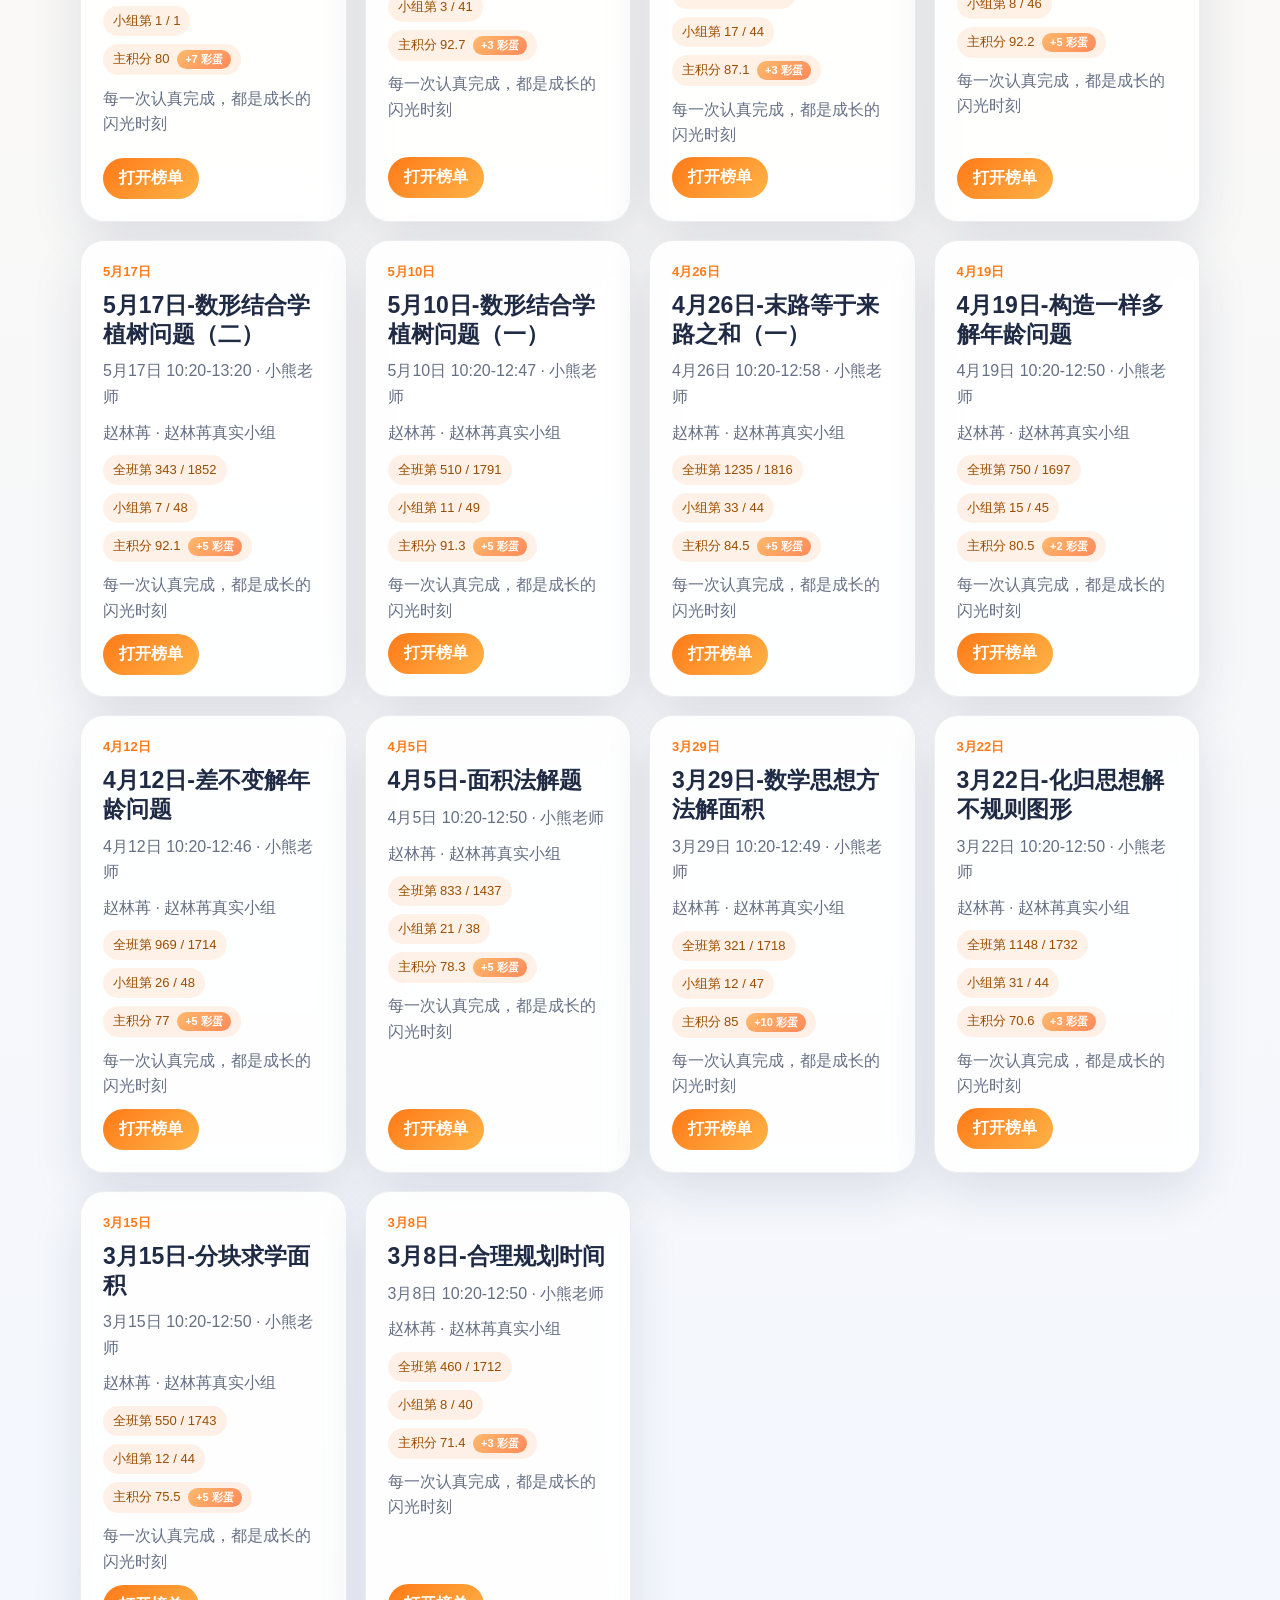
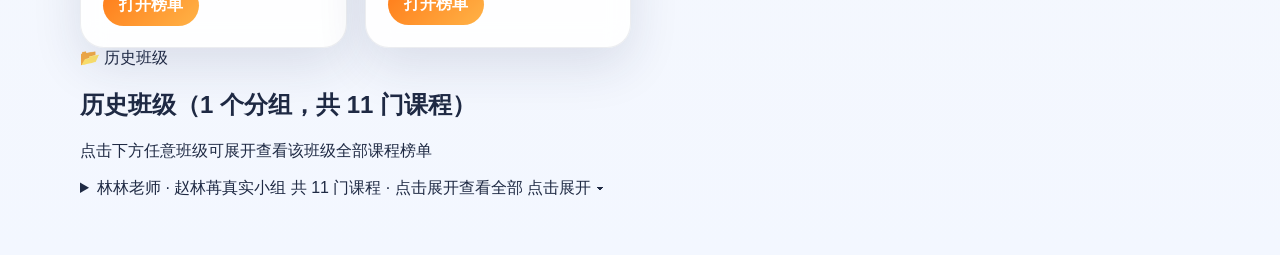
==== commit e72015a4: "Deploy dist" ====
--- a/index.html
+++ b/index.html
@@ -14,7 +14,7 @@
         <p class="summary">这个首页会自动收集 <code>dist/</code> 下已生成的课程榜单。当前班级展示在最前，历史班级折叠在下方，点击展开即可查看。</p>
       </section>
       <section class="toolbar">
-        <span>已收录 32 门课程 · 跨 2 个班级</span>
+        <span>已收录 33 门课程 · 跨 2 个班级</span>
         <span>GitHub Pages 发布目录建议使用 <code>dist/</code></span>
       </section>
       
@@ -22,9 +22,23 @@
         <header class="class-group-head">
           <span class="class-group-tag">📚 当前班级</span>
           <h2>当前班级 · 小熊老师</h2>
-          <p>赵林苒真实小组 · 共 21 门课程</p>
+          <p>赵林苒真实小组 · 共 22 门课程</p>
         </header>
         <section class="grid">
+        <article class="course-card">
+          <p class="course-date">11月22日</p>
+          <h2>第9讲-数学思想解行程综合</h2>
+          <p class="course-meta">11月22日 02:20-04:50 · 小熊老师</p>
+          <p class="course-meta">赵林苒 · 赵林苒真实小组</p>
+          <div class="course-stats">
+            <span>全班第 854 / 2364（共 482 人同分）</span>
+            <span>小组第 1 / 1</span>
+            <span>主积分 20 <span class="bonus-tag">+3 彩蛋</span></span>
+          </div>
+          <p class="course-message">每一次认真完成，都是成长的闪光时刻</p>
+          <a class="course-link" href="./course-20261122-2026070616060318802645/h5-growth-rank/">打开榜单</a>
+        </article>
+    
         <article class="course-card">
           <p class="course-date">11月15日</p>
           <h2>第8讲-追及问题</h2>
